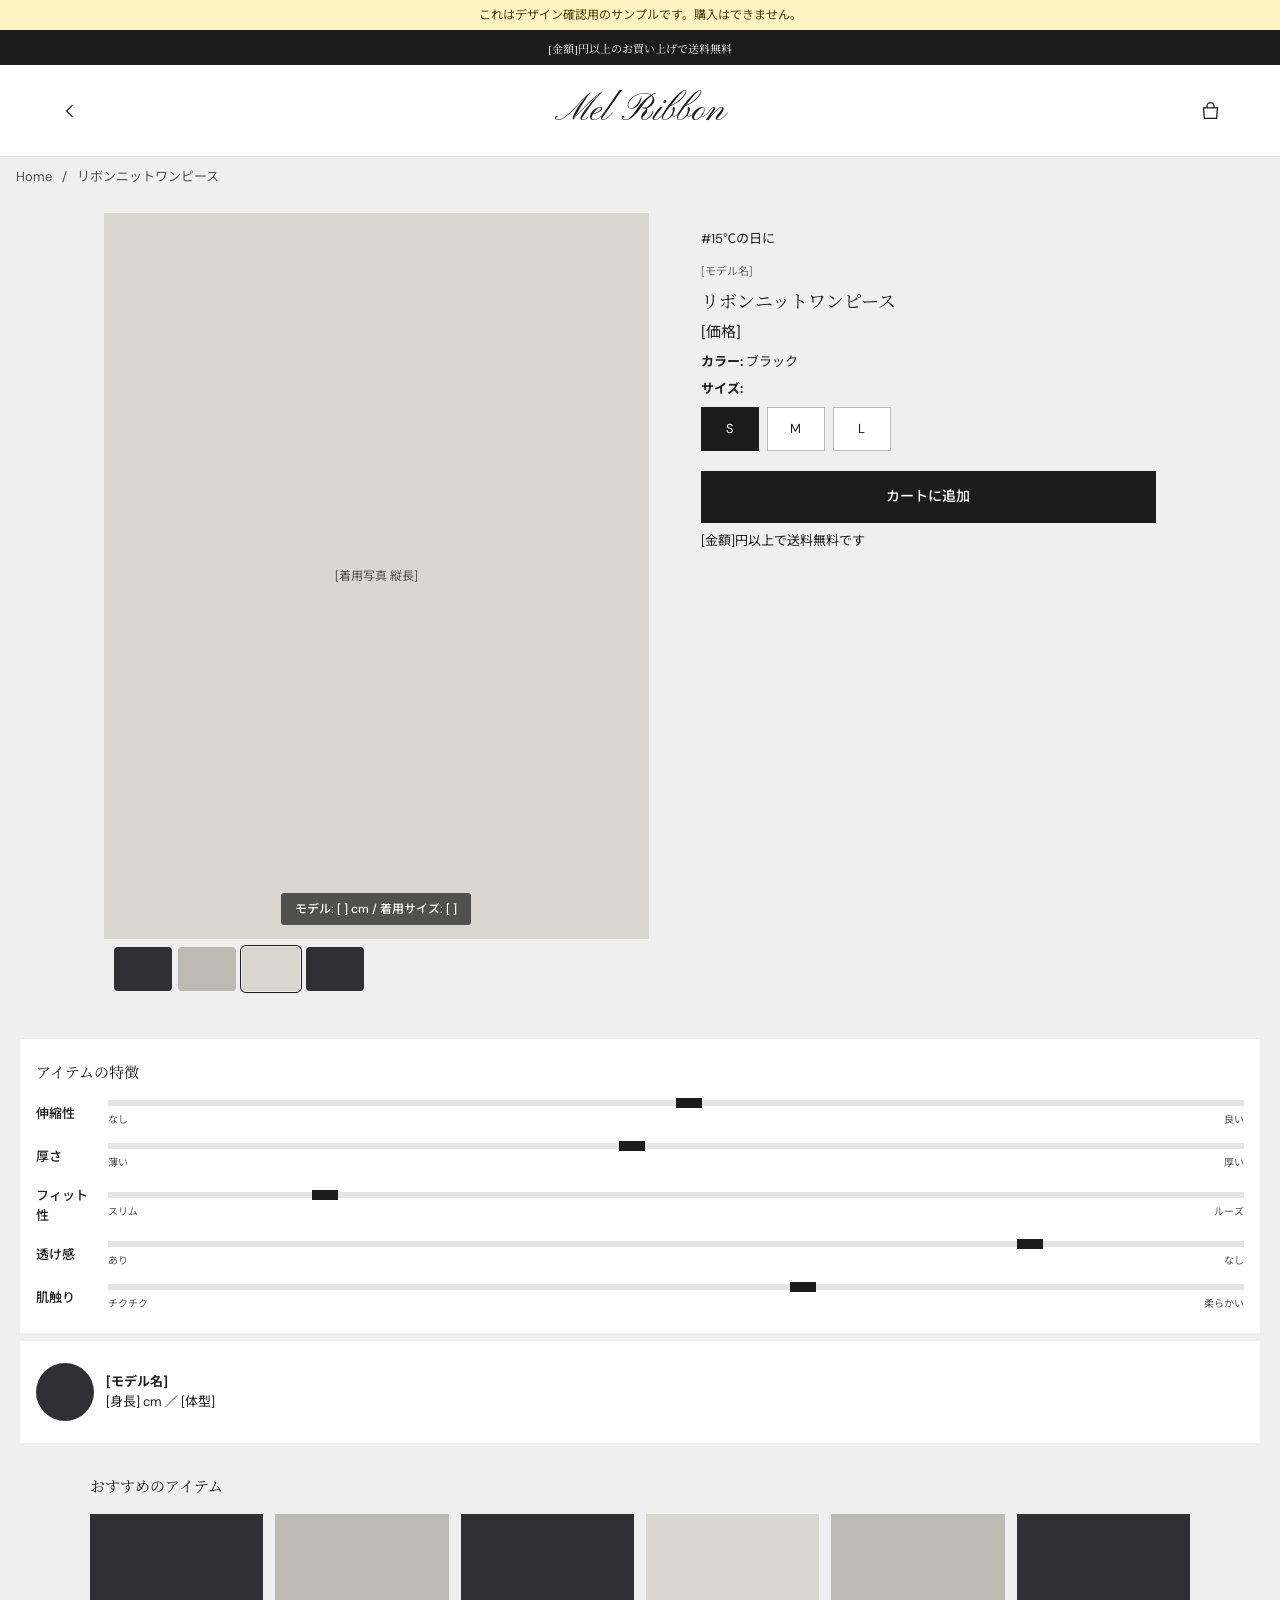
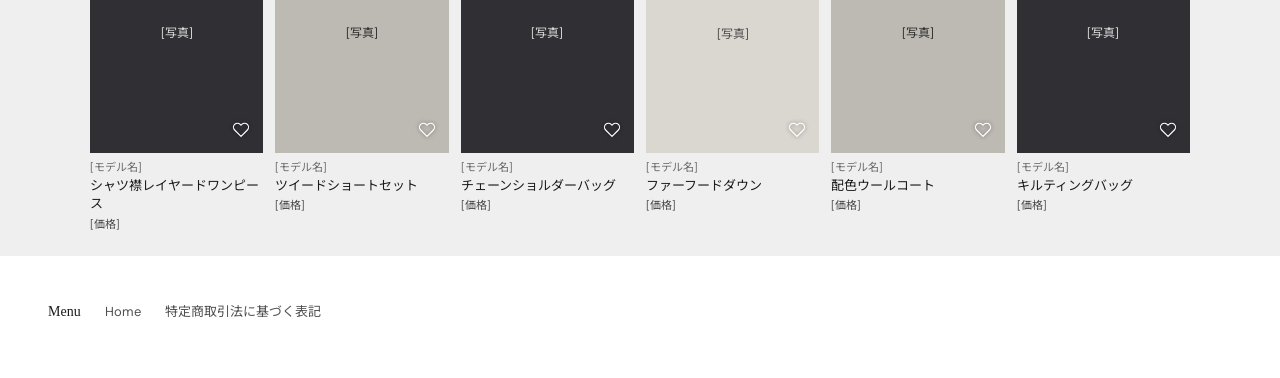
==== product.html @ 36408754 "デザイン確認用サンプルを追加 Co-Authored-By: Claude Opus 5.5 <noreply@anthropic.com>" ====
<!doctype html>
<html lang="ja">
<head>
<meta charset="utf-8">
<meta name="viewport" content="width=device-width, initial-scale=1">
<meta name="robots" content="noindex, nofollow">
<title>MEL RIBBON サンプル</title>
<link rel="preconnect" href="https://fonts.googleapis.com">
<link rel="preconnect" href="https://fonts.gstatic.com" crossorigin>
<link href="https://fonts.googleapis.com/css2?family=DM+Sans:wght@400;500;700&amp;family=Noto+Sans+JP:wght@400;500;700&amp;family=Noto+Serif+JP:ital,wght@0,400;0,500&amp;family=Pinyon+Script&amp;display=swap" rel="stylesheet">
<link rel="stylesheet" href="style.css">
</head>
<body>
<div class="sample">これはデザイン確認用のサンプルです。購入はできません。</div>
<div class="notice">[金額]円以上のお買い上げで送料無料</div>
<header class="site-header">
  <div class="head-left">
    <a class="icon" href="index.html" aria-label="トップページに戻る"><svg width="20" height="20" viewBox="0 0 24 24" fill="none" stroke="currentColor" stroke-width="1.5" aria-hidden="true"><path d="m15 5-7 7 7 7"/></svg></a>
  </div>
  <a class="logo" href="index.html">Mel Ribbon</a>
  <div class="head-right">
    <button class="icon" type="button" data-sample aria-label="カートを開く"><svg width="21" height="21" viewBox="0 0 24 24" fill="none" stroke="currentColor" stroke-width="1.5" aria-hidden="true"><path d="M4 9h16l-1 12H5L4 9Z"/><path d="M8 9V7a4 4 0 0 1 8 0v2"/></svg><span class="count" hidden>0</span></button>
  </div>
</header>

<nav class="crumbs" aria-label="パンくず"><a href="index.html">Home</a><span>/</span><span id="crumb-name"></span></nav>

<main>
  <div class="buy">
    <div class="gallery">
      <div class="main" id="main-photo">[着用写真 縦長]<div class="fit">モデル: [ ] cm / 着用サイズ: [ ]</div></div>
      <div class="thumbs" aria-label="写真を選ぶ">
        <button class="thumb dark" type="button" data-tone="dark" aria-label="写真1" aria-pressed="true"></button>
        <button class="thumb mid" type="button" data-tone="mid" aria-label="写真2" aria-pressed="false"></button>
        <button class="thumb pale" type="button" data-tone="pale" aria-label="写真3" aria-pressed="false"></button>
        <button class="thumb dark" type="button" data-tone="dark" aria-label="写真4" aria-pressed="false"></button>
      </div>
    </div>
    <section class="info">
      <a href="index.html#temp" id="item-tag"></a>
      <div class="model">[モデル名]</div>
      <h1 id="item-name"></h1>
      <div class="big-price">[価格]</div>
      <div><b>カラー:</b> ブラック</div>
      <div><b>サイズ:</b></div>
      <div class="opts">
        <button class="size" type="button" aria-pressed="true">S</button>
        <button class="size" type="button" aria-pressed="false">M</button>
        <button class="size" type="button" aria-pressed="false">L</button>
      </div>
      <button class="cart-btn" type="button">カートに追加</button>
      <p>[金額]円以上で送料無料です</p>
    </section>
  </div>

  <section class="panel" aria-labelledby="feat-title">
    <h2 class="h-sm" id="feat-title">アイテムの特徴</h2>
    <div class="feat"><b>伸縮性</b><div><div class="bar"><i style="left:50%"></i></div><div class="ends"><span>なし</span><span>良い</span></div></div></div>
    <div class="feat"><b>厚さ</b><div><div class="bar"><i style="left:45%"></i></div><div class="ends"><span>薄い</span><span>厚い</span></div></div></div>
    <div class="feat"><b>フィット性</b><div><div class="bar"><i style="left:18%"></i></div><div class="ends"><span>スリム</span><span>ルーズ</span></div></div></div>
    <div class="feat"><b>透け感</b><div><div class="bar"><i style="left:80%"></i></div><div class="ends"><span>あり</span><span>なし</span></div></div></div>
    <div class="feat"><b>肌触り</b><div><div class="bar"><i style="left:60%"></i></div><div class="ends"><span>チクチク</span><span>柔らかい</span></div></div></div>
  </section>

  <section class="panel model-card" aria-label="モデル情報"><div class="avatar"></div><div><b>[モデル名]</b><br>[身長] cm ／ [体型]</div></section>

  <section class="more" aria-labelledby="more-title">
    <h2 class="h-sm" id="more-title">おすすめのアイテム</h2>
    <div class="grid" id="more-grid"></div>
  </section>
</main>

<footer class="foot">
  <div class="foot-title">Menu</div>
  <a href="index.html">Home</a>
  <a href="#" data-sample>特定商取引法に基づく表記</a>
</footer>
<script src="app.js"></script>
</body>
</html>
---- style.css ----
/* MEL RIBBON デザイン確認用サンプル */
:root {
  --bg: #efefef;
  --ink: #1c1c1c;
  --sub: #4f4f4f;
  --muted: #6b6b6b;
  --line: #d5d5d5;
  --white: #fff;
  --blue: #6f7fb0;
  --sans: "DM Sans", "Noto Sans JP", sans-serif;
  --serif: "New York", "Iowan Old Style", "Apple Garamond", Baskerville, "Times New Roman", "Noto Serif JP", serif;
  --logo: "Pinyon Script", cursive;
  color-scheme: light;
}
* { box-sizing: border-box; }
html { -webkit-text-size-adjust: 100%; }
body { margin: 0; background: var(--bg); color: var(--ink); font: 400 12px/1.5 var(--sans); }
a { color: inherit; text-decoration: none; }
button { font: inherit; color: inherit; background: none; border: 0; padding: 0; cursor: pointer; }
:focus-visible { outline: 2px solid var(--blue); outline-offset: 2px; }
h1, h2, p { margin: 0; }
svg { display: block; }
[id] { scroll-margin-top: 100px; }

.sample { padding: 6px 16px; background: #fff3c4; color: #4c3b00; text-align: center; font-size: 12px; }
.notice { min-height: 35px; padding: 6px 16px; display: flex; align-items: center; justify-content: center; background: var(--ink); color: #fff; font: 11px var(--serif); text-align: center; }

.site-header { position: sticky; top: 0; z-index: 20; height: 74px; padding: 0 12px; display: grid; grid-template-columns: 1fr auto 1fr; align-items: center; background: var(--white); border-bottom: 1px solid #dedede; }
.head-left, .head-right { display: flex; align-items: center; }
.head-right { justify-content: flex-end; }
.icon { position: relative; width: 44px; height: 44px; display: flex; align-items: center; justify-content: center; }
.logo { font: 30px/1 var(--logo); white-space: nowrap; }
.count { position: absolute; top: 4px; right: 2px; min-width: 16px; height: 16px; padding: 0 3px; border-radius: 8px; background: var(--ink); color: #fff; font-size: 10px; line-height: 16px; text-align: center; }

.drawer-back { position: fixed; inset: 0; z-index: 40; background: rgba(0, 0, 0, .4); }
.drawer { position: fixed; top: 0; left: 0; bottom: 0; z-index: 41; width: min(320px, 86vw); padding: 12px 20px; overflow-y: auto; background: var(--white); }
.drawer-close { margin-left: auto; }
.drawer a { min-height: 48px; display: flex; align-items: center; border-bottom: 1px solid var(--line); font-size: 14px; }

.heroes { display: grid; grid-template-columns: 1fr; gap: 4px; background: var(--white); border-bottom: 1px solid var(--line); }
.hero { position: relative; min-height: 100vw; display: flex; flex-direction: column; align-items: center; justify-content: center; gap: 8px; overflow: hidden; }
.hero-dark, .hero-bag { display: none; }
.hero-dark { background: #2f2f33; color: #f0f0f0; }
.hero-bag { background: #e9dfd7; color: #4d443e; }
.hero-name { font: 40px/1.1 var(--logo); }
.hero-note { font-size: 12px; }
.hero-col { padding: 22px 18px; justify-content: flex-start; background: var(--white); }
.quilt { position: absolute; inset: 0; width: 100%; height: 100%; }
.hero-title { position: relative; font: italic 25px "Noto Serif JP", Georgia, serif; color: var(--blue); }
.torsos { position: relative; width: 100%; max-width: 520px; display: grid; grid-template-columns: repeat(4, minmax(0, 1fr)); gap: 12px 8px; }

.section { padding: 40px 10px 34px; border-bottom: 1px solid var(--line); }
.title { margin: 0 10px 24px; font: 400 20px/1.5 var(--serif); letter-spacing: -.6px; }
.title-sm { margin-bottom: 8px; font-size: 16px; letter-spacing: -.3px; }
.lead { margin: 0 10px 4px; color: var(--sub); font-size: 11px; }
.tabs { display: flex; gap: 8px; padding: 0 10px; margin-bottom: 14px; overflow-x: auto; scrollbar-width: none; }
.tabs::-webkit-scrollbar { display: none; }
.tab { height: 44px; flex: none; display: flex; align-items: center; }
.tab span { height: 28px; padding: 0 15px; display: flex; align-items: center; background: var(--white); border-radius: 14px; }
.tab[aria-pressed="true"] span { box-shadow: 0 1px 0 var(--ink); }

.grid { display: grid; grid-template-columns: repeat(3, minmax(0, 1fr)); gap: 22px 5px; }
.card { position: relative; min-width: 0; }
.card-link { display: block; }
.photo { position: relative; aspect-ratio: 120 / 165; display: flex; align-items: center; justify-content: center; font-size: 10px; }
.dark { background: #303034; color: #d9d9d9; }
.mid { background: #bdb9b3; color: #303030; }
.pale { background: #dad7d1; color: #4f4f4f; }
.badge { position: absolute; left: 0; top: 0; width: 24px; height: 24px; display: flex; align-items: center; justify-content: center; background: var(--ink); color: #fff; font-size: 11px; font-weight: 700; }
.b1 { background: #b47f00; }
.b2 { background: #5f6f88; }
.b3 { background: #7c6f64; }
.model { margin-top: 6px; color: var(--muted); font-size: 11px; }
.name { margin-top: 2px; font-size: 12px; line-height: 1.4; }
.price { margin-top: 2px; color: var(--sub); font-size: 11px; }
.heart { position: absolute; right: 0; top: 0; width: 44px; height: 44px; display: flex; align-items: center; justify-content: center; color: #fff; filter: drop-shadow(0 0 2px rgba(0, 0, 0, .45)); }
.heart[aria-pressed="true"] svg { fill: currentColor; }

.styles { padding: 24px 0 24px 20px; border-bottom: 1px solid var(--line); display: flex; gap: 12px; overflow-x: auto; scrollbar-width: none; }
.styles::-webkit-scrollbar { display: none; }
.style-card { flex: none; width: 148px; height: 195px; padding: 10px; display: flex; align-items: flex-end; border-radius: 6px; color: #fff; font-weight: 700; }
.all { width: 128px; height: 44px; margin: 26px auto 0; display: flex; align-items: center; justify-content: center; background: var(--ink); color: #fff; font-size: 13px; font-weight: 500; }

.cats { padding: 30px 8px; display: grid; grid-template-columns: repeat(4, minmax(0, 1fr)); gap: 6px; }
.cat { display: flex; flex-direction: column; align-items: center; gap: 10px; font-size: 13px; }
.cat i { width: 66px; height: 66px; display: block; border-radius: 50%; background: #dcdcdc; }

.foot { padding: 34px 20px 44px; display: flex; flex-direction: column; gap: 4px; background: var(--white); color: var(--sub); }
.foot-title { margin-bottom: 4px; font: 14px var(--serif); color: var(--ink); }
.foot a { min-height: 44px; display: flex; align-items: center; font-size: 13px; }

.crumbs { min-height: 40px; padding: 8px 16px; display: flex; flex-wrap: wrap; gap: 4px 10px; align-items: center; color: var(--sub); }
.buy { display: block; }
.gallery .main { position: relative; aspect-ratio: 3 / 4; display: flex; align-items: center; justify-content: center; font-size: 12px; }
.fit { position: absolute; left: 50%; bottom: 14px; transform: translateX(-50%); padding: 7px 14px; background: rgba(28, 28, 28, .72); color: #fff; border-radius: 3px; white-space: nowrap; font-weight: 500; }
.thumbs { padding: 8px 10px; display: flex; gap: 6px; overflow-x: auto; }
.thumb { flex: none; width: 58px; height: 44px; border-radius: 4px; }
.thumb[aria-pressed="true"] { outline: 1px solid var(--ink); outline-offset: 1px; }
.info { padding: 16px 20px 24px; display: flex; flex-direction: column; gap: 8px; }
.info h1 { font: 400 18px/1.45 "Noto Serif JP", serif; }
.big-price { font-size: 15px; }
.opts { display: flex; flex-wrap: wrap; gap: 8px; }
.size { min-width: 58px; height: 44px; padding: 0 12px; background: var(--white); border: 1px solid #bbb; }
.size[aria-pressed="true"] { background: var(--ink); border-color: var(--ink); color: #fff; }
.cart-btn { width: 100%; height: 52px; margin-top: 12px; background: var(--ink); color: #fff; font-size: 14px; font-weight: 500; }
.panel { margin: 0 10px 8px; padding: 22px 16px; background: var(--white); }
.h-sm { margin-bottom: 18px; font: 400 15px "Noto Serif JP", serif; }
.feat { display: grid; grid-template-columns: 64px minmax(0, 1fr); gap: 8px; align-items: center; margin-top: 16px; }
.feat b { font-weight: 500; }
.bar { position: relative; height: 6px; background: #e4e4e4; }
.bar i { position: absolute; top: -2px; width: 26px; height: 10px; background: var(--ink); }
.ends { margin-top: 6px; display: flex; justify-content: space-between; color: var(--sub); font-size: 10px; }
.model-card { display: flex; align-items: center; gap: 12px; font-size: 13px; line-height: 1.6; }
.avatar { flex: none; width: 58px; height: 58px; border-radius: 50%; background: #303034; }
.more { padding: 24px 10px; }

.toast { position: fixed; left: 50%; bottom: 20px; z-index: 50; max-width: calc(100vw - 32px); padding: 10px 16px; transform: translateX(-50%); background: var(--ink); color: #fff; border-radius: 4px; font-size: 13px; }

@media (min-width: 750px) {
  body { font-size: 13px; }
  .site-header { height: 92px; padding: 0 clamp(14px, 4vw, 48px); }
  .logo { font-size: 38px; }
  .heroes { grid-template-columns: repeat(3, minmax(0, 1fr)); padding: 4px; }
  .hero { min-height: 33vw; }
  .hero-dark, .hero-bag { display: flex; }
  .section { padding: 48px clamp(14px, 4vw, 48px); }
  .title { margin: 0 0 36px; font-size: 25px; letter-spacing: -.7px; }
  .title-sm { margin-bottom: 8px; font-size: 22px; }
  .lead { margin: 0 0 4px; }
  .tabs { padding: 0; }
  .grid { grid-template-columns: repeat(6, minmax(0, 1fr)); gap: 32px 12px; }
  .name { font-size: 13px; }
  .photo { font-size: 12px; }
  .styles { padding: 32px clamp(14px, 4vw, 48px); }
  .style-card { flex: 1 1 0; width: auto; height: 300px; }
  .cats { max-width: 760px; margin: 0 auto; }
  .foot { padding-inline: clamp(14px, 4vw, 48px); flex-direction: row; flex-wrap: wrap; align-items: center; gap: 0 24px; }
  .foot-title { margin: 0; }
  .buy { max-width: 1120px; margin: 0 auto; padding: 16px 24px 32px; display: grid; grid-template-columns: minmax(0, 1.1fr) minmax(0, 1fr); gap: 32px; }
  .panel { margin: 8px 20px; }
  .more { max-width: 1120px; margin: 0 auto; }
}
@media (prefers-reduced-motion: no-preference) {
  .heart, .tab span { transition: transform .15s ease; }
  .heart:active { transform: scale(.9); }
}
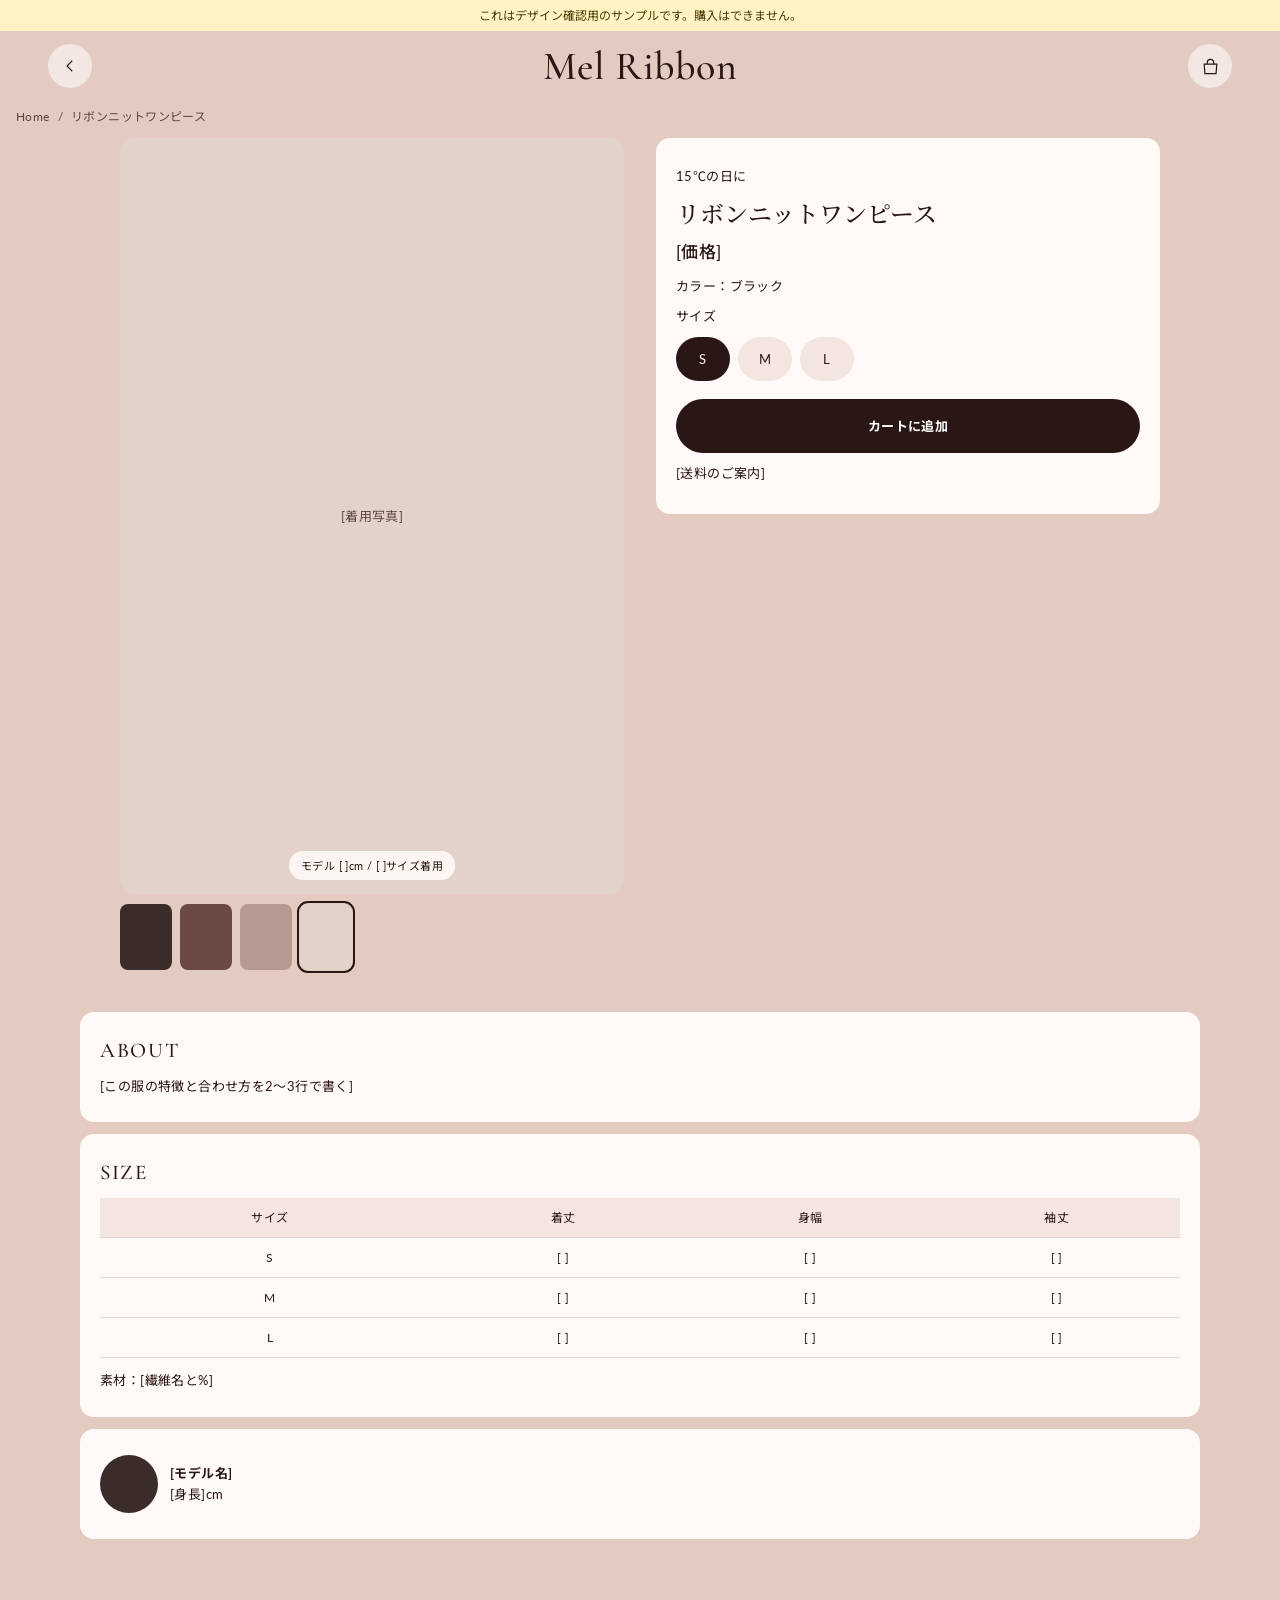
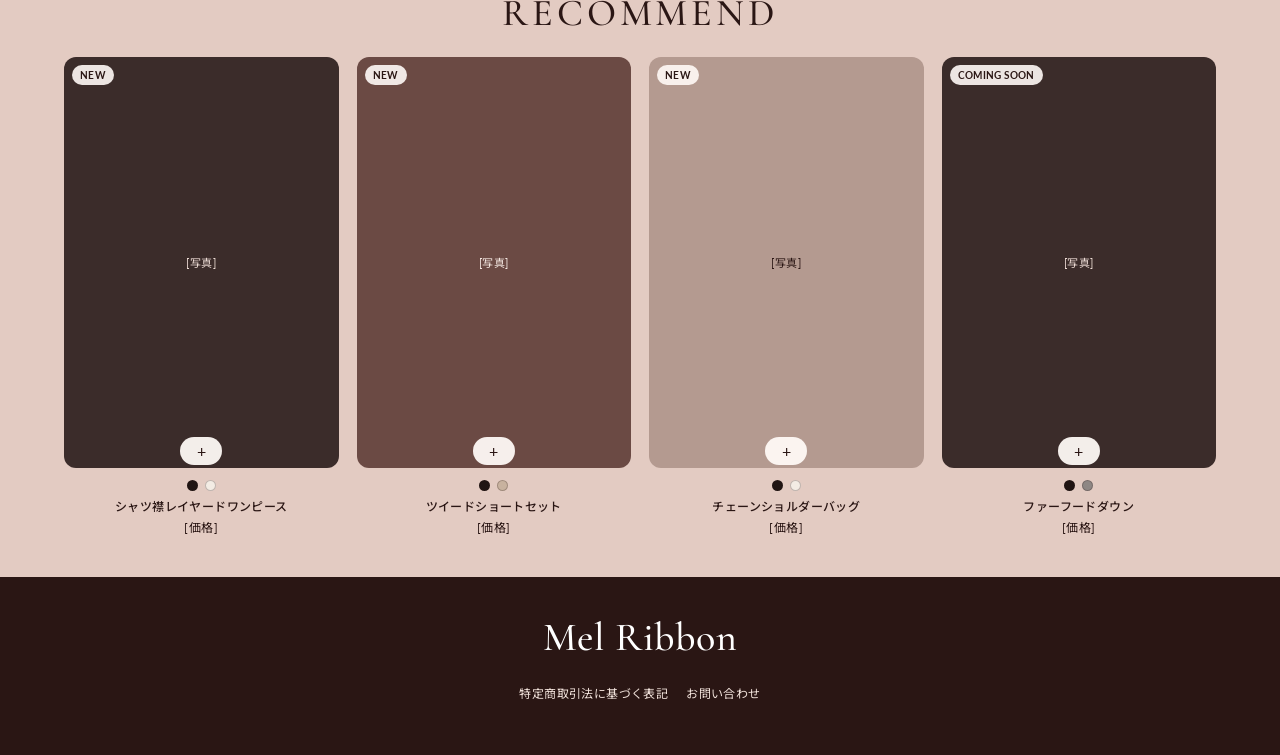
==== commit 0355e2d8: "サンプルをピンク基調のデザインに変更 Co-Authored-By: Claude Opus 5.5 <noreply@anthropic.com>" ====
--- a/product.html
+++ b/product.html
@@ -7,74 +7,82 @@
 <title>MEL RIBBON サンプル</title>
 <link rel="preconnect" href="https://fonts.googleapis.com">
 <link rel="preconnect" href="https://fonts.gstatic.com" crossorigin>
-<link href="https://fonts.googleapis.com/css2?family=DM+Sans:wght@400;500;700&amp;family=Noto+Sans+JP:wght@400;500;700&amp;family=Noto+Serif+JP:ital,wght@0,400;0,500&amp;family=Pinyon+Script&amp;display=swap" rel="stylesheet">
-<link rel="stylesheet" href="style.css">
+<link href="https://fonts.googleapis.com/css2?family=Cormorant+Garamond:wght@500;600&amp;family=Lato:wght@400;700&amp;family=Noto+Sans+JP:wght@400;500;700&amp;family=Noto+Serif+JP:wght@500&amp;display=swap" rel="stylesheet">
+<link rel="stylesheet" href="style.css?v=4">
 </head>
 <body>
 <div class="sample">これはデザイン確認用のサンプルです。購入はできません。</div>
-<div class="notice">[金額]円以上のお買い上げで送料無料</div>
 <header class="site-header">
-  <div class="head-left">
-    <a class="icon" href="index.html" aria-label="トップページに戻る"><svg width="20" height="20" viewBox="0 0 24 24" fill="none" stroke="currentColor" stroke-width="1.5" aria-hidden="true"><path d="m15 5-7 7 7 7"/></svg></a>
+  <div class="head-side">
+    <a class="round" href="index.html" aria-label="トップページに戻る"><svg width="18" height="18" viewBox="0 0 24 24" fill="none" stroke="currentColor" stroke-width="1.5" aria-hidden="true"><path d="m15 5-7 7 7 7"/></svg></a>
   </div>
   <a class="logo" href="index.html">Mel Ribbon</a>
-  <div class="head-right">
-    <button class="icon" type="button" data-sample aria-label="カートを開く"><svg width="21" height="21" viewBox="0 0 24 24" fill="none" stroke="currentColor" stroke-width="1.5" aria-hidden="true"><path d="M4 9h16l-1 12H5L4 9Z"/><path d="M8 9V7a4 4 0 0 1 8 0v2"/></svg><span class="count" hidden>0</span></button>
+  <div class="head-side right">
+    <button class="round" type="button" data-sample aria-label="カートを開く"><svg width="19" height="19" viewBox="0 0 24 24" fill="none" stroke="currentColor" stroke-width="1.5" aria-hidden="true"><path d="M4 9h16l-1 12H5L4 9Z"/><path d="M8 9V7a4 4 0 0 1 8 0v2"/></svg><span class="count" hidden>0</span></button>
   </div>
 </header>
-
 <nav class="crumbs" aria-label="パンくず"><a href="index.html">Home</a><span>/</span><span id="crumb-name"></span></nav>
 
 <main>
   <div class="buy">
     <div class="gallery">
-      <div class="main" id="main-photo">[着用写真 縦長]<div class="fit">モデル: [ ] cm / 着用サイズ: [ ]</div></div>
+      <div class="main" id="main-photo">[着用写真]<div class="fit">モデル [ ]cm / [ ]サイズ着用</div></div>
       <div class="thumbs" aria-label="写真を選ぶ">
-        <button class="thumb dark" type="button" data-tone="dark" aria-label="写真1" aria-pressed="true"></button>
-        <button class="thumb mid" type="button" data-tone="mid" aria-label="写真2" aria-pressed="false"></button>
-        <button class="thumb pale" type="button" data-tone="pale" aria-label="写真3" aria-pressed="false"></button>
-        <button class="thumb dark" type="button" data-tone="dark" aria-label="写真4" aria-pressed="false"></button>
+        <button class="thumb dark" type="button" data-tone="dark" aria-label="写真1" aria-pressed="false"></button>
+        <button class="thumb deep" type="button" data-tone="deep" aria-label="写真2" aria-pressed="false"></button>
+        <button class="thumb mid" type="button" data-tone="mid" aria-label="写真3" aria-pressed="false"></button>
+        <button class="thumb pale" type="button" data-tone="pale" aria-label="写真4" aria-pressed="false"></button>
       </div>
     </div>
     <section class="info">
       <a href="index.html#temp" id="item-tag"></a>
-      <div class="model">[モデル名]</div>
       <h1 id="item-name"></h1>
       <div class="big-price">[価格]</div>
-      <div><b>カラー:</b> ブラック</div>
-      <div><b>サイズ:</b></div>
+      <div>カラー：ブラック</div>
+      <div>サイズ</div>
       <div class="opts">
         <button class="size" type="button" aria-pressed="true">S</button>
         <button class="size" type="button" aria-pressed="false">M</button>
         <button class="size" type="button" aria-pressed="false">L</button>
       </div>
       <button class="cart-btn" type="button">カートに追加</button>
-      <p>[金額]円以上で送料無料です</p>
+      <p>[送料のご案内]</p>
     </section>
   </div>
 
-  <section class="panel" aria-labelledby="feat-title">
-    <h2 class="h-sm" id="feat-title">アイテムの特徴</h2>
-    <div class="feat"><b>伸縮性</b><div><div class="bar"><i style="left:50%"></i></div><div class="ends"><span>なし</span><span>良い</span></div></div></div>
-    <div class="feat"><b>厚さ</b><div><div class="bar"><i style="left:45%"></i></div><div class="ends"><span>薄い</span><span>厚い</span></div></div></div>
-    <div class="feat"><b>フィット性</b><div><div class="bar"><i style="left:18%"></i></div><div class="ends"><span>スリム</span><span>ルーズ</span></div></div></div>
-    <div class="feat"><b>透け感</b><div><div class="bar"><i style="left:80%"></i></div><div class="ends"><span>あり</span><span>なし</span></div></div></div>
-    <div class="feat"><b>肌触り</b><div><div class="bar"><i style="left:60%"></i></div><div class="ends"><span>チクチク</span><span>柔らかい</span></div></div></div>
+  <section class="panel" aria-labelledby="about-title">
+    <h2 class="h-sm" id="about-title">ABOUT</h2>
+    <p>[この服の特徴と合わせ方を2〜3行で書く]</p>
   </section>
 
-  <section class="panel model-card" aria-label="モデル情報"><div class="avatar"></div><div><b>[モデル名]</b><br>[身長] cm ／ [体型]</div></section>
+  <section class="panel" aria-labelledby="size-title">
+    <h2 class="h-sm" id="size-title">SIZE</h2>
+    <table class="size-table">
+      <thead><tr><th>サイズ</th><th>着丈</th><th>身幅</th><th>袖丈</th></tr></thead>
+      <tbody>
+        <tr><td>S</td><td>[ ]</td><td>[ ]</td><td>[ ]</td></tr>
+        <tr><td>M</td><td>[ ]</td><td>[ ]</td><td>[ ]</td></tr>
+        <tr><td>L</td><td>[ ]</td><td>[ ]</td><td>[ ]</td></tr>
+      </tbody>
+    </table>
+    <p style="margin-top:12px">素材：[繊維名と%]</p>
+  </section>
+
+  <section class="panel model-card" aria-label="モデル情報"><div class="avatar"></div><div><b>[モデル名]</b><br>[身長]cm</div></section>
 
   <section class="more" aria-labelledby="more-title">
-    <h2 class="h-sm" id="more-title">おすすめのアイテム</h2>
+    <h2 class="heading" id="more-title">RECOMMEND</h2>
     <div class="grid" id="more-grid"></div>
   </section>
 </main>
 
 <footer class="foot">
-  <div class="foot-title">Menu</div>
-  <a href="index.html">Home</a>
-  <a href="#" data-sample>特定商取引法に基づく表記</a>
+  <a class="logo" href="index.html">Mel Ribbon</a>
+  <nav aria-label="フッターメニュー">
+    <a href="#" data-sample>特定商取引法に基づく表記</a>
+    <a href="#" data-sample>お問い合わせ</a>
+  </nav>
 </footer>
-<script src="app.js"></script>
+<script src="app.js?v=3"></script>
 </body>
 </html>
--- a/style.css
+++ b/style.css
@@ -1,146 +1,163 @@
 /* MEL RIBBON デザイン確認用サンプル */
 :root {
-  --bg: #efefef;
-  --ink: #1c1c1c;
-  --sub: #4f4f4f;
-  --muted: #6b6b6b;
-  --line: #d5d5d5;
-  --white: #fff;
-  --blue: #6f7fb0;
-  --sans: "DM Sans", "Noto Sans JP", sans-serif;
-  --serif: "New York", "Iowan Old Style", "Apple Garamond", Baskerville, "Times New Roman", "Noto Serif JP", serif;
-  --logo: "Pinyon Script", cursive;
+  --rose: #e3cbc2;
+  --rose-deep: #c9a99d;
+  --paper: #fffaf7;
+  --ink: #2a1614;
+  --sub: #5c4743;
+  --line: #e6d6cf;
+  --pill: #f3e5df;
+  --display: "Cormorant Garamond", "Noto Serif JP", Georgia, serif;
+  --sans: "Lato", "Noto Sans JP", sans-serif;
   color-scheme: light;
 }
 * { box-sizing: border-box; }
 html { -webkit-text-size-adjust: 100%; }
-body { margin: 0; background: var(--bg); color: var(--ink); font: 400 12px/1.5 var(--sans); }
+body { margin: 0; background: var(--rose); color: var(--ink); font: 400 13px/1.6 var(--sans); letter-spacing: .03em; }
 a { color: inherit; text-decoration: none; }
-button { font: inherit; color: inherit; background: none; border: 0; padding: 0; cursor: pointer; }
-:focus-visible { outline: 2px solid var(--blue); outline-offset: 2px; }
-h1, h2, p { margin: 0; }
+button { font: inherit; color: inherit; letter-spacing: inherit; background: none; border: 0; padding: 0; cursor: pointer; }
+h1, h2, h3, p { margin: 0; }
 svg { display: block; }
-[id] { scroll-margin-top: 100px; }
+[id] { scroll-margin-top: 90px; }
+:focus-visible { outline: 2px solid var(--ink); outline-offset: 2px; }
 
-.sample { padding: 6px 16px; background: #fff3c4; color: #4c3b00; text-align: center; font-size: 12px; }
-.notice { min-height: 35px; padding: 6px 16px; display: flex; align-items: center; justify-content: center; background: var(--ink); color: #fff; font: 11px var(--serif); text-align: center; }
+.sample { padding: 6px 16px; background: #fff3c4; color: #4c3b00; text-align: center; font-size: 12px; letter-spacing: 0; }
+.notice { margin: 10px 16px 0; min-height: 38px; padding: 7px 14px; display: flex; align-items: center; justify-content: center; border-radius: 10px; background: rgba(255, 255, 255, .34); text-align: center; font-size: 12px; }
 
-.site-header { position: sticky; top: 0; z-index: 20; height: 74px; padding: 0 12px; display: grid; grid-template-columns: 1fr auto 1fr; align-items: center; background: var(--white); border-bottom: 1px solid #dedede; }
-.head-left, .head-right { display: flex; align-items: center; }
-.head-right { justify-content: flex-end; }
-.icon { position: relative; width: 44px; height: 44px; display: flex; align-items: center; justify-content: center; }
-.logo { font: 30px/1 var(--logo); white-space: nowrap; }
-.count { position: absolute; top: 4px; right: 2px; min-width: 16px; height: 16px; padding: 0 3px; border-radius: 8px; background: var(--ink); color: #fff; font-size: 10px; line-height: 16px; text-align: center; }
+.site-header { position: sticky; top: 0; z-index: 20; min-height: 70px; padding: 10px 16px; display: grid; grid-template-columns: 1fr auto 1fr; gap: 6px; align-items: center; background: linear-gradient(#e3cbc2 70%, rgba(227, 203, 194, 0)); }
+.head-side { display: flex; align-items: center; gap: 8px; }
+.head-side.right { justify-content: flex-end; }
+.round { position: relative; width: 44px; height: 44px; flex: none; display: flex; align-items: center; justify-content: center; border-radius: 50%; background: rgba(255, 255, 255, .55); color: var(--ink); }
+.logo { font: 500 clamp(25px, 8vw, 34px)/1 var(--display); letter-spacing: .02em; white-space: nowrap; }
+.count { position: absolute; top: -2px; right: -2px; min-width: 18px; height: 18px; padding: 0 4px; border-radius: 9px; background: var(--ink); color: #fff; font-size: 11px; line-height: 18px; text-align: center; letter-spacing: 0; }
 
-.drawer-back { position: fixed; inset: 0; z-index: 40; background: rgba(0, 0, 0, .4); }
-.drawer { position: fixed; top: 0; left: 0; bottom: 0; z-index: 41; width: min(320px, 86vw); padding: 12px 20px; overflow-y: auto; background: var(--white); }
-.drawer-close { margin-left: auto; }
-.drawer a { min-height: 48px; display: flex; align-items: center; border-bottom: 1px solid var(--line); font-size: 14px; }
+.drawer-back { position: fixed; inset: 0; z-index: 40; background: rgba(42, 22, 20, .4); }
+.drawer { position: fixed; top: 0; left: 0; bottom: 0; z-index: 41; width: min(320px, 86vw); padding: 14px 20px; overflow-y: auto; background: var(--paper); }
+.drawer .round { margin-left: auto; background: var(--pill); }
+.drawer a { min-height: 50px; display: flex; align-items: center; border-bottom: 1px solid var(--line); font: 500 18px var(--display); }
 
-.heroes { display: grid; grid-template-columns: 1fr; gap: 4px; background: var(--white); border-bottom: 1px solid var(--line); }
-.hero { position: relative; min-height: 100vw; display: flex; flex-direction: column; align-items: center; justify-content: center; gap: 8px; overflow: hidden; }
-.hero-dark, .hero-bag { display: none; }
-.hero-dark { background: #2f2f33; color: #f0f0f0; }
-.hero-bag { background: #e9dfd7; color: #4d443e; }
-.hero-name { font: 40px/1.1 var(--logo); }
-.hero-note { font-size: 12px; }
-.hero-col { padding: 22px 18px; justify-content: flex-start; background: var(--white); }
-.quilt { position: absolute; inset: 0; width: 100%; height: 100%; }
-.hero-title { position: relative; font: italic 25px "Noto Serif JP", Georgia, serif; color: var(--blue); }
-.torsos { position: relative; width: 100%; max-width: 520px; display: grid; grid-template-columns: repeat(4, minmax(0, 1fr)); gap: 12px 8px; }
+.slider { display: flex; gap: 12px; padding: 4px 16px; overflow-x: auto; scroll-snap-type: x mandatory; scrollbar-width: none; }
+.slider::-webkit-scrollbar { display: none; }
+.slide { position: relative; flex: 0 0 100%; aspect-ratio: 4 / 5; max-height: 74vh; padding: 22px; display: flex; flex-direction: column; justify-content: flex-end; align-items: center; gap: 4px; border-radius: 14px; overflow: hidden; color: #fff; text-align: center; scroll-snap-align: center; }
+.slide-1 { background: #3b2c2a; }
+.slide-2 { background: #6b4a44; }
+.slide-3 { background: #2b2024; }
+.slide-note { position: absolute; top: 16px; left: 0; right: 0; color: #eeddd6; font-size: 12px; }
+.slide-title { font: 500 34px/1.05 var(--display); letter-spacing: .04em; }
+.slide-sub { font-size: 12px; }
+.dots { margin: 14px 0; display: flex; justify-content: center; gap: 2px; }
+.dot { width: 34px; height: 24px; display: flex; align-items: center; justify-content: center; }
+.dot span { width: 100%; max-width: 12px; height: 4px; border-radius: 2px; background: rgba(255, 255, 255, .6); }
+.dot[aria-pressed="true"] span { max-width: 28px; background: var(--paper); }
+.pill-link { width: fit-content; min-height: 46px; margin: 0 auto; padding: 0 28px; display: flex; align-items: center; gap: 14px; border-radius: 23px; background: var(--paper); font-size: 13px; }
+.welcome { padding: 32px 24px; text-align: center; font: 500 21px/1.3 var(--display); }
 
-.section { padding: 40px 10px 34px; border-bottom: 1px solid var(--line); }
-.title { margin: 0 10px 24px; font: 400 20px/1.5 var(--serif); letter-spacing: -.6px; }
-.title-sm { margin-bottom: 8px; font-size: 16px; letter-spacing: -.3px; }
-.lead { margin: 0 10px 4px; color: var(--sub); font-size: 11px; }
-.tabs { display: flex; gap: 8px; padding: 0 10px; margin-bottom: 14px; overflow-x: auto; scrollbar-width: none; }
+.news { padding: 0 16px 34px; display: flex; gap: 10px; overflow-x: auto; scrollbar-width: none; }
+.news::-webkit-scrollbar { display: none; }
+.news a { flex: 0 0 min(84%, 340px); padding: 16px; border-radius: 10px; background: rgba(255, 255, 255, .42); font-size: 12px; line-height: 1.7; }
+.news b { display: block; font-weight: 700; }
+
+.sheet { position: relative; padding: 44px 0 40px; background: var(--paper); }
+.sheet::before { content: ""; position: absolute; top: -13px; left: 50%; width: 26px; height: 26px; transform: translateX(-50%) rotate(45deg); background: var(--paper); border-radius: 0 0 4px 0; }
+.band { padding: 44px 0 40px; }
+.band-rose { background: var(--rose); }
+.heading { margin-bottom: 20px; text-align: center; font: 500 28px/1.2 var(--display); letter-spacing: .1em; }
+.heading small { display: block; margin-bottom: 4px; font: 400 12px var(--sans); letter-spacing: .03em; color: var(--sub); }
+.tabs { padding: 0 16px 16px; display: flex; justify-content: flex-start; gap: 8px; overflow-x: auto; scrollbar-width: none; }
 .tabs::-webkit-scrollbar { display: none; }
-.tab { height: 44px; flex: none; display: flex; align-items: center; }
-.tab span { height: 28px; padding: 0 15px; display: flex; align-items: center; background: var(--white); border-radius: 14px; }
-.tab[aria-pressed="true"] span { box-shadow: 0 1px 0 var(--ink); }
+.tabs.center { justify-content: center; }
+.tab { flex: none; min-height: 44px; padding: 0 16px; border-radius: 22px; background: var(--pill); font-size: 12px; }
+.tab[aria-pressed="true"] { background: var(--rose-deep); color: var(--ink); font-weight: 700; }
 
-.grid { display: grid; grid-template-columns: repeat(3, minmax(0, 1fr)); gap: 22px 5px; }
-.card { position: relative; min-width: 0; }
+.grid { padding: 0 15px; display: grid; grid-template-columns: repeat(2, minmax(0, 1fr)); gap: 26px 10px; }
+.card { position: relative; min-width: 0; text-align: center; }
 .card-link { display: block; }
-.photo { position: relative; aspect-ratio: 120 / 165; display: flex; align-items: center; justify-content: center; font-size: 10px; }
-.dark { background: #303034; color: #d9d9d9; }
-.mid { background: #bdb9b3; color: #303030; }
-.pale { background: #dad7d1; color: #4f4f4f; }
-.badge { position: absolute; left: 0; top: 0; width: 24px; height: 24px; display: flex; align-items: center; justify-content: center; background: var(--ink); color: #fff; font-size: 11px; font-weight: 700; }
-.b1 { background: #b47f00; }
-.b2 { background: #5f6f88; }
-.b3 { background: #7c6f64; }
-.model { margin-top: 6px; color: var(--muted); font-size: 11px; }
-.name { margin-top: 2px; font-size: 12px; line-height: 1.4; }
-.price { margin-top: 2px; color: var(--sub); font-size: 11px; }
-.heart { position: absolute; right: 0; top: 0; width: 44px; height: 44px; display: flex; align-items: center; justify-content: center; color: #fff; filter: drop-shadow(0 0 2px rgba(0, 0, 0, .45)); }
-.heart[aria-pressed="true"] svg { fill: currentColor; }
+.photo { position: relative; aspect-ratio: 2 / 3; display: flex; align-items: center; justify-content: center; border-radius: 12px; overflow: hidden; font-size: 11px; }
+.tag { position: absolute; top: 8px; left: 8px; padding: 2px 8px; border-radius: 10px; background: rgba(255, 250, 247, .9); color: var(--ink); font-size: 10px; font-weight: 700; }
+.rank-no { position: absolute; top: 8px; left: 8px; padding: 3px 9px; border-radius: 12px; background: rgba(255, 250, 247, .92); font: 600 16px/1.1 var(--display); color: var(--ink); }
+.dark { background: #3b2c2a; color: #eeddd6; }
+.mid { background: #b49a90; color: #2a1614; }
+.pale { background: #e2d2ca; color: #5c4743; }
+.deep { background: #6b4a44; color: #f7ebe5; }
+.colors { margin-top: 12px; display: flex; justify-content: center; gap: 7px; }
+.colors i { width: 11px; height: 11px; display: block; border-radius: 50%; border: 1px solid rgba(42, 22, 20, .25); }
+.name { margin-top: 8px; font-size: 12px; line-height: 1.4; font-weight: 500; }
+.price { margin-top: 2px; font-size: 12px; }
+.quick { position: absolute; left: 50%; top: 0; width: 44px; height: 44px; margin-left: -22px; display: flex; align-items: center; justify-content: center; }
+.quick span { width: 42px; height: 28px; display: flex; align-items: center; justify-content: center; border-radius: 14px; background: rgba(255, 250, 247, .94); color: var(--ink); font-size: 16px; line-height: 1; }
+.empty { grid-column: 1 / -1; padding: 40px 0; text-align: center; color: var(--sub); }
 
-.styles { padding: 24px 0 24px 20px; border-bottom: 1px solid var(--line); display: flex; gap: 12px; overflow-x: auto; scrollbar-width: none; }
-.styles::-webkit-scrollbar { display: none; }
-.style-card { flex: none; width: 148px; height: 195px; padding: 10px; display: flex; align-items: flex-end; border-radius: 6px; color: #fff; font-weight: 700; }
-.all { width: 128px; height: 44px; margin: 26px auto 0; display: flex; align-items: center; justify-content: center; background: var(--ink); color: #fff; font-size: 13px; font-weight: 500; }
+.cats { padding: 0 16px; display: flex; gap: 12px; overflow-x: auto; scroll-snap-type: x mandatory; scrollbar-width: none; }
+.cats::-webkit-scrollbar { display: none; }
+.cat { position: relative; flex: 0 0 72%; aspect-ratio: 4 / 5; padding: 20px; display: flex; flex-direction: column; align-items: center; justify-content: flex-end; gap: 10px; border-radius: 14px; color: #fff; scroll-snap-align: center; }
+.cat.mid { color: var(--ink); }
+.cat strong { font: 500 26px/1 var(--display); letter-spacing: .08em; }
+.cat span { padding: 6px 16px; border-radius: 16px; background: var(--paper); color: var(--ink); font-size: 11px; }
 
-.cats { padding: 30px 8px; display: grid; grid-template-columns: repeat(4, minmax(0, 1fr)); gap: 6px; }
-.cat { display: flex; flex-direction: column; align-items: center; gap: 10px; font-size: 13px; }
-.cat i { width: 66px; height: 66px; display: block; border-radius: 50%; background: #dcdcdc; }
+.staff { padding: 0 16px; display: grid; grid-template-columns: repeat(2, minmax(0, 1fr)); gap: 14px 10px; }
+.staff-card { padding: 8px; border-radius: 14px; background: rgba(255, 255, 255, .42); }
+.staff-card .photo { aspect-ratio: 4 / 5; }
+.staff-name { margin-top: 8px; font: 500 16px/1.2 var(--display); letter-spacing: .08em; }
+.staff-info { font-size: 11px; color: var(--sub); }
 
-.foot { padding: 34px 20px 44px; display: flex; flex-direction: column; gap: 4px; background: var(--white); color: var(--sub); }
-.foot-title { margin-bottom: 4px; font: 14px var(--serif); color: var(--ink); }
-.foot a { min-height: 44px; display: flex; align-items: center; font-size: 13px; }
+.topics { padding: 0 16px; display: grid; gap: 12px; }
+.topic { display: grid; grid-template-columns: 110px minmax(0, 1fr); gap: 12px; align-items: center; }
+.topic .photo { aspect-ratio: 1; }
+.topic-title { font: 500 18px/1.25 var(--display); }
+.topic-text { margin-top: 4px; font-size: 12px; color: var(--sub); }
 
-.crumbs { min-height: 40px; padding: 8px 16px; display: flex; flex-wrap: wrap; gap: 4px 10px; align-items: center; color: var(--sub); }
+.foot { padding: 40px 20px; background: #2a1614; color: #f1e2db; text-align: center; }
+.foot .logo { display: block; margin-bottom: 14px; color: #fff; }
+.foot nav { display: flex; flex-wrap: wrap; justify-content: center; gap: 0 18px; }
+.foot nav a { min-height: 44px; display: flex; align-items: center; font-size: 12px; }
+
+.crumbs { padding: 6px 16px 12px; display: flex; flex-wrap: wrap; gap: 4px 8px; color: var(--sub); font-size: 12px; }
 .buy { display: block; }
-.gallery .main { position: relative; aspect-ratio: 3 / 4; display: flex; align-items: center; justify-content: center; font-size: 12px; }
-.fit { position: absolute; left: 50%; bottom: 14px; transform: translateX(-50%); padding: 7px 14px; background: rgba(28, 28, 28, .72); color: #fff; border-radius: 3px; white-space: nowrap; font-weight: 500; }
-.thumbs { padding: 8px 10px; display: flex; gap: 6px; overflow-x: auto; }
-.thumb { flex: none; width: 58px; height: 44px; border-radius: 4px; }
-.thumb[aria-pressed="true"] { outline: 1px solid var(--ink); outline-offset: 1px; }
-.info { padding: 16px 20px 24px; display: flex; flex-direction: column; gap: 8px; }
-.info h1 { font: 400 18px/1.45 "Noto Serif JP", serif; }
-.big-price { font-size: 15px; }
+.gallery { padding: 0 16px; }
+.main { position: relative; aspect-ratio: 2 / 3; display: flex; align-items: center; justify-content: center; border-radius: 14px; overflow: hidden; }
+.fit { position: absolute; left: 50%; bottom: 14px; transform: translateX(-50%); padding: 6px 12px; border-radius: 14px; background: rgba(255, 250, 247, .9); color: var(--ink); font-size: 11px; white-space: nowrap; }
+.thumbs { padding: 10px 0; display: flex; gap: 8px; overflow-x: auto; }
+.thumb { flex: none; width: 52px; height: 66px; border-radius: 8px; }
+.thumb[aria-pressed="true"] { outline: 2px solid var(--ink); outline-offset: 1px; }
+.info { margin-top: 18px; padding: 28px 20px 30px; display: flex; flex-direction: column; gap: 10px; background: var(--paper); }
+.info h1 { font: 500 24px/1.3 "Noto Serif JP", var(--display); letter-spacing: 0; }
+.big-price { font-size: 17px; font-weight: 500; }
 .opts { display: flex; flex-wrap: wrap; gap: 8px; }
-.size { min-width: 58px; height: 44px; padding: 0 12px; background: var(--white); border: 1px solid #bbb; }
-.size[aria-pressed="true"] { background: var(--ink); border-color: var(--ink); color: #fff; }
-.cart-btn { width: 100%; height: 52px; margin-top: 12px; background: var(--ink); color: #fff; font-size: 14px; font-weight: 500; }
-.panel { margin: 0 10px 8px; padding: 22px 16px; background: var(--white); }
-.h-sm { margin-bottom: 18px; font: 400 15px "Noto Serif JP", serif; }
-.feat { display: grid; grid-template-columns: 64px minmax(0, 1fr); gap: 8px; align-items: center; margin-top: 16px; }
-.feat b { font-weight: 500; }
-.bar { position: relative; height: 6px; background: #e4e4e4; }
-.bar i { position: absolute; top: -2px; width: 26px; height: 10px; background: var(--ink); }
-.ends { margin-top: 6px; display: flex; justify-content: space-between; color: var(--sub); font-size: 10px; }
-.model-card { display: flex; align-items: center; gap: 12px; font-size: 13px; line-height: 1.6; }
-.avatar { flex: none; width: 58px; height: 58px; border-radius: 50%; background: #303034; }
-.more { padding: 24px 10px; }
+.size { min-width: 54px; min-height: 44px; padding: 0 14px; border-radius: 22px; background: var(--pill); }
+.size[aria-pressed="true"] { background: var(--ink); color: #fff; }
+.cart-btn { width: 100%; min-height: 54px; margin-top: 8px; border-radius: 27px; background: var(--ink); color: #fff; font-weight: 700; }
+.panel { padding: 26px 20px; background: var(--paper); border-top: 1px solid var(--line); }
+.h-sm { margin-bottom: 12px; font: 500 21px/1.2 var(--display); letter-spacing: .08em; }
+.size-table { width: 100%; border-collapse: collapse; text-align: center; font-size: 12px; }
+.size-table th, .size-table td { padding: 10px 4px; border-bottom: 1px solid var(--line); font-weight: 400; }
+.size-table th { background: var(--pill); }
+.model-card { display: flex; align-items: center; gap: 12px; }
+.avatar { flex: none; width: 58px; height: 58px; border-radius: 50%; background: #3b2c2a; }
+.more { padding: 40px 0; background: var(--rose); }
 
-.toast { position: fixed; left: 50%; bottom: 20px; z-index: 50; max-width: calc(100vw - 32px); padding: 10px 16px; transform: translateX(-50%); background: var(--ink); color: #fff; border-radius: 4px; font-size: 13px; }
+.toast { position: fixed; left: 50%; bottom: 20px; z-index: 50; width: max-content; max-width: calc(100vw - 32px); padding: 10px 16px; transform: translateX(-50%); background: var(--ink); color: #fff; border-radius: 22px; font-size: 13px; text-align: center; }
 
 @media (min-width: 750px) {
-  body { font-size: 13px; }
-  .site-header { height: 92px; padding: 0 clamp(14px, 4vw, 48px); }
-  .logo { font-size: 38px; }
-  .heroes { grid-template-columns: repeat(3, minmax(0, 1fr)); padding: 4px; }
-  .hero { min-height: 33vw; }
-  .hero-dark, .hero-bag { display: flex; }
-  .section { padding: 48px clamp(14px, 4vw, 48px); }
-  .title { margin: 0 0 36px; font-size: 25px; letter-spacing: -.7px; }
-  .title-sm { margin-bottom: 8px; font-size: 22px; }
-  .lead { margin: 0 0 4px; }
-  .tabs { padding: 0; }
-  .grid { grid-template-columns: repeat(6, minmax(0, 1fr)); gap: 32px 12px; }
-  .name { font-size: 13px; }
-  .photo { font-size: 12px; }
-  .styles { padding: 32px clamp(14px, 4vw, 48px); }
-  .style-card { flex: 1 1 0; width: auto; height: 300px; }
-  .cats { max-width: 760px; margin: 0 auto; }
-  .foot { padding-inline: clamp(14px, 4vw, 48px); flex-direction: row; flex-wrap: wrap; align-items: center; gap: 0 24px; }
-  .foot-title { margin: 0; }
-  .buy { max-width: 1120px; margin: 0 auto; padding: 16px 24px 32px; display: grid; grid-template-columns: minmax(0, 1.1fr) minmax(0, 1fr); gap: 32px; }
-  .panel { margin: 8px 20px; }
-  .more { max-width: 1120px; margin: 0 auto; }
+  .notice { max-width: 640px; margin: 12px auto 0; }
+  .site-header { padding-inline: clamp(16px, 4vw, 48px); }
+  .logo { font-size: 40px; }
+  .slider { padding-inline: clamp(16px, 4vw, 48px); }
+  .slide { flex: 0 0 min(62vw, 880px); aspect-ratio: 16 / 9; max-height: none; }
+  .slide-title { font-size: 54px; }
+  .news { justify-content: center; }
+  .news a { flex: 0 1 340px; }
+  .grid, .staff, .topics, .cats, .tabs { padding-inline: clamp(16px, 5vw, 80px); }
+  .grid { grid-template-columns: repeat(4, minmax(0, 1fr)); gap: 40px 18px; }
+  .heading { font-size: 38px; }
+  .cat { flex: 1 1 0; aspect-ratio: 3 / 4; }
+  .staff { grid-template-columns: repeat(4, minmax(0, 1fr)); gap: 16px; }
+  .topics { grid-template-columns: repeat(2, minmax(0, 1fr)); }
+  .tabs { justify-content: center; }
+  .buy { max-width: 1120px; margin: 0 auto; padding: 0 clamp(16px, 4vw, 40px) 32px; display: grid; grid-template-columns: minmax(0, 1fr) minmax(0, 1fr); gap: 32px; align-items: start; }
+  .gallery { padding: 0; }
+  .info { margin-top: 0; border-radius: 14px; }
+  .panel { max-width: 1120px; margin: 0 auto 12px; border-top: 0; border-radius: 14px; }
 }
 @media (prefers-reduced-motion: no-preference) {
-  .heart, .tab span { transition: transform .15s ease; }
-  .heart:active { transform: scale(.9); }
+  .slider { scroll-behavior: smooth; }
 }
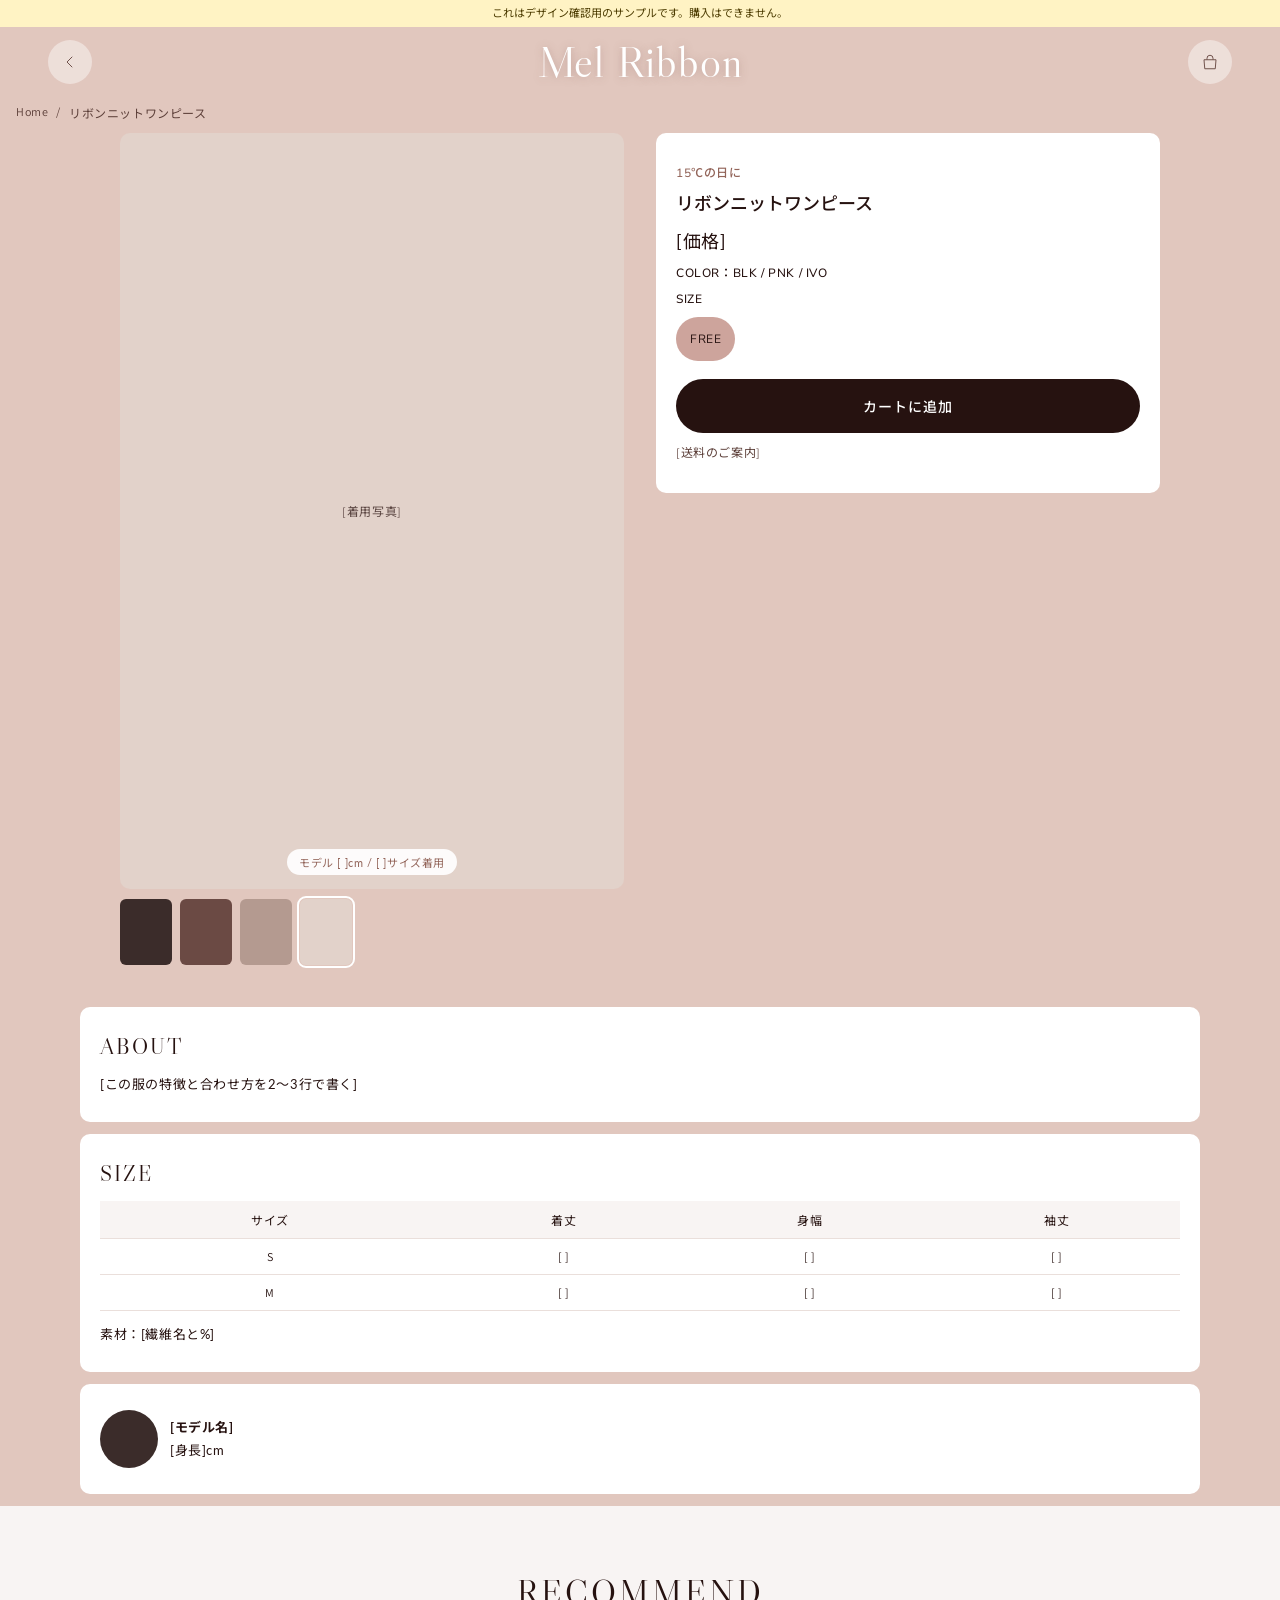
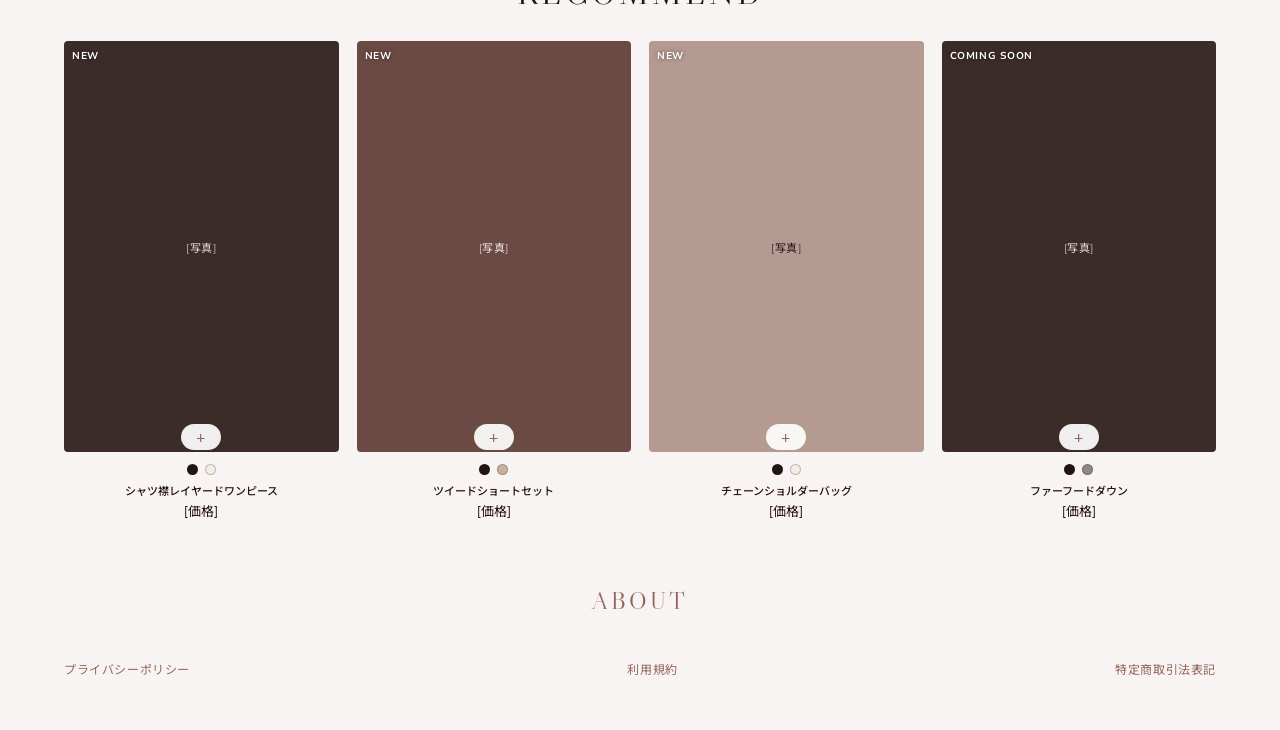
==== commit 065e8125: "フォントとページ構成を調整 Co-Authored-By: Claude Opus 5.5 <noreply@anthropic.com>" ====
--- a/product.html
+++ b/product.html
@@ -7,18 +7,18 @@
 <title>MEL RIBBON サンプル</title>
 <link rel="preconnect" href="https://fonts.googleapis.com">
 <link rel="preconnect" href="https://fonts.gstatic.com" crossorigin>
-<link href="https://fonts.googleapis.com/css2?family=Cormorant+Garamond:wght@500;600&amp;family=Lato:wght@400;700&amp;family=Noto+Sans+JP:wght@400;500;700&amp;family=Noto+Serif+JP:wght@500&amp;display=swap" rel="stylesheet">
-<link rel="stylesheet" href="style.css?v=4">
+<link href="https://fonts.googleapis.com/css2?family=Assistant:wght@400;500;700&amp;family=Lato:wght@300;400;700&amp;family=Libre+Caslon+Display&amp;family=Noto+Sans+JP:wght@400;500;700&amp;family=Noto+Serif+JP:wght@400&amp;family=Nunito+Sans:opsz,wght@6..12,400;6..12,500;6..12,700&amp;display=swap" rel="stylesheet">
+<link rel="stylesheet" href="style.css?v=6">
 </head>
 <body>
 <div class="sample">これはデザイン確認用のサンプルです。購入はできません。</div>
 <header class="site-header">
   <div class="head-side">
-    <a class="round" href="index.html" aria-label="トップページに戻る"><svg width="18" height="18" viewBox="0 0 24 24" fill="none" stroke="currentColor" stroke-width="1.5" aria-hidden="true"><path d="m15 5-7 7 7 7"/></svg></a>
+    <a class="round" href="index.html" aria-label="トップページに戻る"><svg width="18" height="18" viewBox="0 0 24 24" fill="none" stroke="currentColor" stroke-width="1.3" aria-hidden="true"><path d="m15 5-7 7 7 7"/></svg></a>
   </div>
   <a class="logo" href="index.html">Mel Ribbon</a>
   <div class="head-side right">
-    <button class="round" type="button" data-sample aria-label="カートを開く"><svg width="19" height="19" viewBox="0 0 24 24" fill="none" stroke="currentColor" stroke-width="1.5" aria-hidden="true"><path d="M4 9h16l-1 12H5L4 9Z"/><path d="M8 9V7a4 4 0 0 1 8 0v2"/></svg><span class="count" hidden>0</span></button>
+    <button class="round" type="button" data-sample aria-label="カートを開く"><svg width="18" height="18" viewBox="0 0 24 24" fill="none" stroke="currentColor" stroke-width="1.3" aria-hidden="true"><path d="M4 9h16l-1 12H5L4 9Z"/><path d="M8 9V7a4 4 0 0 1 8 0v2"/></svg><span class="count" hidden>0</span></button>
   </div>
 </header>
 <nav class="crumbs" aria-label="パンくず"><a href="index.html">Home</a><span>/</span><span id="crumb-name"></span></nav>
@@ -34,19 +34,15 @@
         <button class="thumb pale" type="button" data-tone="pale" aria-label="写真4" aria-pressed="false"></button>
       </div>
     </div>
-    <section class="info">
-      <a href="index.html#temp" id="item-tag"></a>
+    <section class="item">
+      <a class="item-tag" href="index.html#temp" id="item-tag"></a>
       <h1 id="item-name"></h1>
       <div class="big-price">[価格]</div>
-      <div>カラー：ブラック</div>
-      <div>サイズ</div>
-      <div class="opts">
-        <button class="size" type="button" aria-pressed="true">S</button>
-        <button class="size" type="button" aria-pressed="false">M</button>
-        <button class="size" type="button" aria-pressed="false">L</button>
-      </div>
+      <div class="opt-label">COLOR：<span id="item-color"></span></div>
+      <div class="opt-label">SIZE</div>
+      <div class="opts"></div>
       <button class="cart-btn" type="button">カートに追加</button>
-      <p>[送料のご案内]</p>
+      <p class="note">[送料のご案内]</p>
     </section>
   </div>
 
@@ -62,7 +58,6 @@
       <tbody>
         <tr><td>S</td><td>[ ]</td><td>[ ]</td><td>[ ]</td></tr>
         <tr><td>M</td><td>[ ]</td><td>[ ]</td><td>[ ]</td></tr>
-        <tr><td>L</td><td>[ ]</td><td>[ ]</td><td>[ ]</td></tr>
       </tbody>
     </table>
     <p style="margin-top:12px">素材：[繊維名と%]</p>
@@ -70,19 +65,20 @@
 
   <section class="panel model-card" aria-label="モデル情報"><div class="avatar"></div><div><b>[モデル名]</b><br>[身長]cm</div></section>
 
-  <section class="more" aria-labelledby="more-title">
+  <section class="soft" aria-labelledby="more-title">
     <h2 class="heading" id="more-title">RECOMMEND</h2>
     <div class="grid" id="more-grid"></div>
   </section>
 </main>
 
 <footer class="foot">
-  <a class="logo" href="index.html">Mel Ribbon</a>
-  <nav aria-label="フッターメニュー">
-    <a href="#" data-sample>特定商取引法に基づく表記</a>
-    <a href="#" data-sample>お問い合わせ</a>
+  <h2>ABOUT</h2>
+  <nav class="legal" aria-label="規約">
+    <a href="#" data-sample>プライバシーポリシー</a>
+    <a href="#" data-sample>利用規約</a>
+    <a href="#" data-sample>特定商取引法表記</a>
   </nav>
 </footer>
-<script src="app.js?v=3"></script>
+<script src="app.js?v=5"></script>
 </body>
 </html>
--- a/style.css
+++ b/style.css
@@ -1,162 +1,201 @@
 /* MEL RIBBON デザイン確認用サンプル */
 :root {
-  --rose: #e3cbc2;
-  --rose-deep: #c9a99d;
-  --paper: #fffaf7;
-  --ink: #2a1614;
-  --sub: #5c4743;
-  --line: #e6d6cf;
-  --pill: #f3e5df;
-  --display: "Cormorant Garamond", "Noto Serif JP", Georgia, serif;
-  --sans: "Lato", "Noto Sans JP", sans-serif;
+  --rose: #e1c7be;
+  --rose-deep: #cda49c;
+  --rose-text: #93655a;
+  --paper: #fff;
+  --soft: #f8f4f3;
+  --ink: #261210;
+  --body: #403030;
+  --line: #eadfdb;
+  --serif: "Libre Caslon Display", "Noto Serif JP", Georgia, serif;
+  --avenir: "Nunito Sans", "Noto Sans JP", sans-serif;
+  --lato: "Lato", "Noto Sans JP", sans-serif;
+  --assistant: "Assistant", "Noto Sans JP", sans-serif;
   color-scheme: light;
 }
 * { box-sizing: border-box; }
 html { -webkit-text-size-adjust: 100%; }
-body { margin: 0; background: var(--rose); color: var(--ink); font: 400 13px/1.6 var(--sans); letter-spacing: .03em; }
+body { margin: 0; background: var(--rose); color: var(--body); font: 400 15px/1.8 var(--lato); letter-spacing: .6px; }
 a { color: inherit; text-decoration: none; }
 button { font: inherit; color: inherit; letter-spacing: inherit; background: none; border: 0; padding: 0; cursor: pointer; }
-h1, h2, h3, p { margin: 0; }
+h1, h2, h3, p { margin: 0; font-weight: 400; }
 svg { display: block; }
-[id] { scroll-margin-top: 90px; }
+[id] { scroll-margin-top: 84px; }
 :focus-visible { outline: 2px solid var(--ink); outline-offset: 2px; }
 
-.sample { padding: 6px 16px; background: #fff3c4; color: #4c3b00; text-align: center; font-size: 12px; letter-spacing: 0; }
-.notice { margin: 10px 16px 0; min-height: 38px; padding: 7px 14px; display: flex; align-items: center; justify-content: center; border-radius: 10px; background: rgba(255, 255, 255, .34); text-align: center; font-size: 12px; }
-
-.site-header { position: sticky; top: 0; z-index: 20; min-height: 70px; padding: 10px 16px; display: grid; grid-template-columns: 1fr auto 1fr; gap: 6px; align-items: center; background: linear-gradient(#e3cbc2 70%, rgba(227, 203, 194, 0)); }
-.head-side { display: flex; align-items: center; gap: 8px; }
+.sample { padding: 5px 12px; background: #fff3c4; color: #4c3b00; text-align: center; font: 11px/1.5 var(--assistant); letter-spacing: 0; }
+.info { margin: 8px 10px 0; min-height: 39px; padding: 6px 12px; display: flex; align-items: center; justify-content: center; border-radius: 8px; background: linear-gradient(90deg, #c49a91, #d0aaa2 50%, #c49a91); color: #fff; text-align: center; font: 500 10px/1.4 var(--avenir); }
+
+.site-header { position: sticky; top: 0; z-index: 20; height: 71px; padding: 0 10px; display: grid; grid-template-columns: 1fr auto 1fr; gap: 4px; align-items: center; background: rgba(225, 199, 190, .92); }
+.head-side { display: flex; gap: 6px; align-items: center; }
 .head-side.right { justify-content: flex-end; }
-.round { position: relative; width: 44px; height: 44px; flex: none; display: flex; align-items: center; justify-content: center; border-radius: 50%; background: rgba(255, 255, 255, .55); color: var(--ink); }
-.logo { font: 500 clamp(25px, 8vw, 34px)/1 var(--display); letter-spacing: .02em; white-space: nowrap; }
-.count { position: absolute; top: -2px; right: -2px; min-width: 18px; height: 18px; padding: 0 4px; border-radius: 9px; background: var(--ink); color: #fff; font-size: 11px; line-height: 18px; text-align: center; letter-spacing: 0; }
-
-.drawer-back { position: fixed; inset: 0; z-index: 40; background: rgba(42, 22, 20, .4); }
-.drawer { position: fixed; top: 0; left: 0; bottom: 0; z-index: 41; width: min(320px, 86vw); padding: 14px 20px; overflow-y: auto; background: var(--paper); }
-.drawer .round { margin-left: auto; background: var(--pill); }
-.drawer a { min-height: 50px; display: flex; align-items: center; border-bottom: 1px solid var(--line); font: 500 18px var(--display); }
-
-.slider { display: flex; gap: 12px; padding: 4px 16px; overflow-x: auto; scroll-snap-type: x mandatory; scrollbar-width: none; }
-.slider::-webkit-scrollbar { display: none; }
-.slide { position: relative; flex: 0 0 100%; aspect-ratio: 4 / 5; max-height: 74vh; padding: 22px; display: flex; flex-direction: column; justify-content: flex-end; align-items: center; gap: 4px; border-radius: 14px; overflow: hidden; color: #fff; text-align: center; scroll-snap-align: center; }
+.round { position: relative; width: 44px; height: 44px; flex: none; display: flex; align-items: center; justify-content: center; border-radius: 50%; background: rgba(255, 255, 255, .42); color: #6d4f48; }
+.logo { color: #fff; font: 400 clamp(29px, 9.4vw, 38px)/1 var(--serif); letter-spacing: .02em; white-space: nowrap; text-shadow: 0 1px 8px rgba(130, 90, 80, .35); }
+.count { position: absolute; top: -2px; right: -2px; min-width: 18px; height: 18px; padding: 0 4px; border-radius: 9px; background: var(--ink); color: #fff; font: 11px/18px var(--assistant); letter-spacing: 0; text-align: center; }
+
+.drawer-back { position: fixed; inset: 0; z-index: 40; background: rgba(38, 18, 16, .4); }
+.drawer { position: fixed; top: 0; left: 0; bottom: 0; z-index: 41; width: min(320px, 86vw); padding: 14px 20px; overflow-y: auto; background: var(--soft); }
+.drawer .round { margin-left: auto; background: var(--rose); }
+.drawer a { min-height: 50px; display: flex; align-items: center; border-bottom: 1px solid var(--line); color: var(--rose-text); font: 400 20px var(--serif); letter-spacing: 2px; }
+
+.slider { display: flex; gap: 10px; padding: 8px 10px 0; overflow-x: auto; scroll-snap-type: x mandatory; scrollbar-width: none; }
+.slider::-webkit-scrollbar, .scroll::-webkit-scrollbar, .tabs::-webkit-scrollbar { display: none; }
+.slide { position: relative; flex: 0 0 100%; aspect-ratio: 4 / 5; padding: 22px; display: flex; flex-direction: column; justify-content: flex-end; align-items: center; border-radius: 10px; overflow: hidden; color: #fff; text-align: center; scroll-snap-align: center; }
 .slide-1 { background: #3b2c2a; }
 .slide-2 { background: #6b4a44; }
 .slide-3 { background: #2b2024; }
-.slide-note { position: absolute; top: 16px; left: 0; right: 0; color: #eeddd6; font-size: 12px; }
-.slide-title { font: 500 34px/1.05 var(--display); letter-spacing: .04em; }
-.slide-sub { font-size: 12px; }
-.dots { margin: 14px 0; display: flex; justify-content: center; gap: 2px; }
-.dot { width: 34px; height: 24px; display: flex; align-items: center; justify-content: center; }
-.dot span { width: 100%; max-width: 12px; height: 4px; border-radius: 2px; background: rgba(255, 255, 255, .6); }
-.dot[aria-pressed="true"] span { max-width: 28px; background: var(--paper); }
-.pill-link { width: fit-content; min-height: 46px; margin: 0 auto; padding: 0 28px; display: flex; align-items: center; gap: 14px; border-radius: 23px; background: var(--paper); font-size: 13px; }
-.welcome { padding: 32px 24px; text-align: center; font: 500 21px/1.3 var(--display); }
-
-.news { padding: 0 16px 34px; display: flex; gap: 10px; overflow-x: auto; scrollbar-width: none; }
+.slide-4 { background: #8a6a60; }
+.slide-5 { background: #4a3431; }
+.slide-note { position: absolute; top: 16px; left: 0; right: 0; color: #eeddd6; font: 11px var(--assistant); }
+.slide-title { font: 400 36px/1.1 var(--serif); letter-spacing: 3px; }
+.slide-sub { margin-top: 6px; font: 12px var(--assistant); }
+.dots { margin: 8px 0 2px; display: flex; justify-content: center; }
+.dot { width: 28px; height: 28px; display: flex; align-items: center; justify-content: center; }
+.dot span { width: 6px; height: 6px; border-radius: 3px; background: rgba(255, 255, 255, .6); }
+.dot[aria-pressed="true"] { width: 44px; }
+.dot[aria-pressed="true"] span { width: 32px; background: #fff; }
+.more-link { width: fit-content; min-width: 165px; min-height: 47px; margin: 10px auto 0; padding: 0 20px; display: flex; align-items: center; justify-content: center; gap: 14px; border-radius: 50px; background: var(--paper); color: var(--rose-text); font: 500 14px/1 var(--lato); letter-spacing: 1px; }
+.more-link.line { background: none; border: 1px solid var(--body); color: var(--body); font-size: 13px; }
+.message { padding: 22px 24px 28px; color: #fff; text-align: center; font: 400 20px/1.35 var(--serif); letter-spacing: 1px; text-shadow: 0 1px 6px rgba(130, 90, 80, .35); }
+.news { padding: 0 10px 34px; display: flex; gap: 10px; overflow-x: auto; scrollbar-width: none; }
 .news::-webkit-scrollbar { display: none; }
-.news a { flex: 0 0 min(84%, 340px); padding: 16px; border-radius: 10px; background: rgba(255, 255, 255, .42); font-size: 12px; line-height: 1.7; }
-.news b { display: block; font-weight: 700; }
-
-.sheet { position: relative; padding: 44px 0 40px; background: var(--paper); }
-.sheet::before { content: ""; position: absolute; top: -13px; left: 50%; width: 26px; height: 26px; transform: translateX(-50%) rotate(45deg); background: var(--paper); border-radius: 0 0 4px 0; }
-.band { padding: 44px 0 40px; }
-.band-rose { background: var(--rose); }
-.heading { margin-bottom: 20px; text-align: center; font: 500 28px/1.2 var(--display); letter-spacing: .1em; }
-.heading small { display: block; margin-bottom: 4px; font: 400 12px var(--sans); letter-spacing: .03em; color: var(--sub); }
-.tabs { padding: 0 16px 16px; display: flex; justify-content: flex-start; gap: 8px; overflow-x: auto; scrollbar-width: none; }
-.tabs::-webkit-scrollbar { display: none; }
-.tabs.center { justify-content: center; }
-.tab { flex: none; min-height: 44px; padding: 0 16px; border-radius: 22px; background: var(--pill); font-size: 12px; }
-.tab[aria-pressed="true"] { background: var(--rose-deep); color: var(--ink); font-weight: 700; }
-
-.grid { padding: 0 15px; display: grid; grid-template-columns: repeat(2, minmax(0, 1fr)); gap: 26px 10px; }
+.news a { flex: 0 0 min(86%, 340px); padding: 14px 16px; border-radius: 8px; background: rgba(255, 255, 255, .42); color: #5c3f39; font: 400 12px/1.7 var(--lato); }
+
+.white { position: relative; padding: 36px 0 44px; background: var(--paper); }
+.white::before { content: ""; position: absolute; top: -12px; left: 50%; width: 24px; height: 24px; transform: translateX(-50%) rotate(45deg); background: var(--paper); border-radius: 0 0 4px 0; }
+.soft { padding: 64px 0 44px; background: var(--soft); }
+.rose { padding: 18px 0 40px; background: var(--rose); }
+.plain { padding: 40px 0; background: var(--paper); }
+.heading { margin: 0 0 26px; color: var(--ink); text-align: center; font: 400 28px/1.3 var(--serif); letter-spacing: 3px; }
+.heading.small { margin-bottom: 18px; font-size: 22px; letter-spacing: 2px; }
+.label { margin: 0 30px 18px; color: var(--ink); font: 500 16px/1.3 var(--avenir); }
+.label.white-text { color: #fff; font-size: 15px; }
+.lead { margin-bottom: 4px; color: var(--rose-text); text-align: center; font: 12px var(--assistant); }
+.tabs { padding: 0 16px; margin-bottom: 26px; display: flex; justify-content: center; gap: 8px; }
+.tabs.grid3 { padding: 0 30px; display: grid; grid-template-columns: repeat(3, minmax(0, 1fr)); gap: 10px; }
+.tab { flex: 0 1 auto; min-height: 44px; padding: 0 16px; border-radius: 50px; background: var(--soft); color: var(--rose-text); font: 400 11px/1 var(--avenir); letter-spacing: .6px; }
+.soft .tab { background: var(--paper); }
+.tab[aria-pressed="true"] { background: var(--rose-deep); color: var(--ink); }
+
+.grid { padding: 0 15px; display: grid; grid-template-columns: repeat(2, minmax(0, 1fr)); gap: 30px 10px; }
 .card { position: relative; min-width: 0; text-align: center; }
 .card-link { display: block; }
-.photo { position: relative; aspect-ratio: 2 / 3; display: flex; align-items: center; justify-content: center; border-radius: 12px; overflow: hidden; font-size: 11px; }
-.tag { position: absolute; top: 8px; left: 8px; padding: 2px 8px; border-radius: 10px; background: rgba(255, 250, 247, .9); color: var(--ink); font-size: 10px; font-weight: 700; }
-.rank-no { position: absolute; top: 8px; left: 8px; padding: 3px 9px; border-radius: 12px; background: rgba(255, 250, 247, .92); font: 600 16px/1.1 var(--display); color: var(--ink); }
+.photo { position: relative; aspect-ratio: 2 / 3; display: flex; align-items: center; justify-content: center; overflow: hidden; font: 11px var(--assistant); }
+.grid .photo { border-radius: 4px; }
+.tag { position: absolute; top: 8px; left: 8px; color: #fff; font: 700 10px var(--avenir); text-shadow: 0 0 4px rgba(0, 0, 0, .45); }
 .dark { background: #3b2c2a; color: #eeddd6; }
-.mid { background: #b49a90; color: #2a1614; }
+.mid { background: #b49a90; color: #261210; }
 .pale { background: #e2d2ca; color: #5c4743; }
 .deep { background: #6b4a44; color: #f7ebe5; }
 .colors { margin-top: 12px; display: flex; justify-content: center; gap: 7px; }
-.colors i { width: 11px; height: 11px; display: block; border-radius: 50%; border: 1px solid rgba(42, 22, 20, .25); }
-.name { margin-top: 8px; font-size: 12px; line-height: 1.4; font-weight: 500; }
-.price { margin-top: 2px; font-size: 12px; }
+.colors i { width: 11px; height: 11px; display: block; border-radius: 50%; border: 1px solid rgba(38, 18, 16, .25); }
+.name { margin-top: 9px; color: var(--ink); font: 500 11px/1.3 var(--assistant); letter-spacing: normal; }
+.price { margin-top: 3px; color: var(--ink); font: 400 13px/1.5 var(--lato); letter-spacing: normal; }
 .quick { position: absolute; left: 50%; top: 0; width: 44px; height: 44px; margin-left: -22px; display: flex; align-items: center; justify-content: center; }
-.quick span { width: 42px; height: 28px; display: flex; align-items: center; justify-content: center; border-radius: 14px; background: rgba(255, 250, 247, .94); color: var(--ink); font-size: 16px; line-height: 1; }
-.empty { grid-column: 1 / -1; padding: 40px 0; text-align: center; color: var(--sub); }
-
-.cats { padding: 0 16px; display: flex; gap: 12px; overflow-x: auto; scroll-snap-type: x mandatory; scrollbar-width: none; }
-.cats::-webkit-scrollbar { display: none; }
-.cat { position: relative; flex: 0 0 72%; aspect-ratio: 4 / 5; padding: 20px; display: flex; flex-direction: column; align-items: center; justify-content: flex-end; gap: 10px; border-radius: 14px; color: #fff; scroll-snap-align: center; }
+.quick span { width: 40px; height: 26px; display: flex; align-items: center; justify-content: center; border-radius: 13px; background: rgba(255, 255, 255, .92); color: var(--rose-text); font: 400 16px/1 var(--lato); }
+.empty { padding: 0 20px; color: var(--rose-text); text-align: center; font-size: 13px; }
+
+.scroll { padding: 0 30px; display: flex; gap: 15px; overflow-x: auto; scroll-snap-type: x proximity; scrollbar-width: none; }
+.cat { position: relative; flex: 0 0 248px; height: 309px; display: flex; flex-direction: column; align-items: center; justify-content: center; color: #fff; scroll-snap-align: center; }
+.cat strong { font: 400 22px/40px var(--serif); letter-spacing: 2px; }
+.cat span { font: 500 12px/23px var(--avenir); }
 .cat.mid { color: var(--ink); }
-.cat strong { font: 500 26px/1 var(--display); letter-spacing: .08em; }
-.cat span { padding: 6px 16px; border-radius: 16px; background: var(--paper); color: var(--ink); font-size: 11px; }
-
-.staff { padding: 0 16px; display: grid; grid-template-columns: repeat(2, minmax(0, 1fr)); gap: 14px 10px; }
-.staff-card { padding: 8px; border-radius: 14px; background: rgba(255, 255, 255, .42); }
-.staff-card .photo { aspect-ratio: 4 / 5; }
-.staff-name { margin-top: 8px; font: 500 16px/1.2 var(--display); letter-spacing: .08em; }
-.staff-info { font-size: 11px; color: var(--sub); }
-
-.topics { padding: 0 16px; display: grid; gap: 12px; }
-.topic { display: grid; grid-template-columns: 110px minmax(0, 1fr); gap: 12px; align-items: center; }
-.topic .photo { aspect-ratio: 1; }
-.topic-title { font: 500 18px/1.25 var(--display); }
-.topic-text { margin-top: 4px; font-size: 12px; color: var(--sub); }
-
-.foot { padding: 40px 20px; background: #2a1614; color: #f1e2db; text-align: center; }
-.foot .logo { display: block; margin-bottom: 14px; color: #fff; }
-.foot nav { display: flex; flex-wrap: wrap; justify-content: center; gap: 0 18px; }
-.foot nav a { min-height: 44px; display: flex; align-items: center; font-size: 12px; }
-
-.crumbs { padding: 6px 16px 12px; display: flex; flex-wrap: wrap; gap: 4px 8px; color: var(--sub); font-size: 12px; }
+
+.staff-tabs { margin-bottom: 40px; }
+.staff-main { padding: 0 10px; display: block; text-align: center; }
+.staff-main .photo { aspect-ratio: 2 / 3; border-radius: 10px; }
+.staff-title { color: #1b1b1b; font: 400 22px/1.5 var(--serif); letter-spacing: 2px; }
+.staff-title.small { margin-top: 8px; font-size: 16px; }
+.chips { display: inline-flex; flex-wrap: wrap; justify-content: center; align-items: center; gap: 6px; margin-top: 6px; }
+.chip { padding: 5px 12px; border: 1px solid var(--rose-deep); border-radius: 9999px; background: var(--paper); color: var(--rose-text); font: 9px/1.5 var(--lato); }
+.staff-row { margin-top: 18px; display: flex; align-items: center; justify-content: center; gap: 8px; flex-wrap: wrap; }
+.staff-grid { margin-top: 28px; padding: 0 10px; display: grid; grid-template-columns: repeat(2, minmax(0, 1fr)); gap: 26px 8px; text-align: center; }
+.staff-grid .photo { border-radius: 10px; }
+
+.newin-card { flex: 0 0 min(330px, 84vw); scroll-snap-align: center; }
+.newin-card .name { margin-top: 12px; font-size: 13px; text-align: left; }
+.newin-card .price { text-align: left; }
+.codes { margin-top: 8px; display: flex; flex-wrap: wrap; gap: 6px; color: var(--rose-text); font: 10px/1.4 var(--avenir); }
+.codes span { padding: 2px 7px; border: 1px solid var(--line); }
+
+.rank-card { flex: 0 0 231px; text-align: center; scroll-snap-align: center; }
+.rank-no { position: absolute; left: 50%; bottom: 20px; min-width: 110px; height: 39px; transform: translateX(-50%); display: flex; align-items: center; justify-content: center; border-radius: 50px; background: var(--rose-deep); color: var(--ink); font: 400 15px/1 var(--lato); }
+.rank-card .name { margin-top: 14px; }
+
+.topics { padding: 0 30px; display: flex; gap: 10px; overflow-x: auto; scroll-snap-type: x proximity; scrollbar-width: none; }
+.topics::-webkit-scrollbar { display: none; }
+.topic { flex: 0 0 281px; scroll-snap-align: center; }
+.topic .photo { aspect-ratio: 281 / 337; border-radius: 10px; }
+.date { margin-top: 14px; color: #fff; font: 13px/1.8 var(--lato); }
+.topic-title { color: var(--ink); font: 400 20px/1.3 var(--serif); letter-spacing: 1.6px; }
+
+.banners { padding: 55px 55px; display: flex; flex-direction: column; gap: 15px; background: var(--paper); }
+.banner { height: 98px; display: flex; align-items: center; justify-content: center; background: var(--soft); color: var(--rose-text); font: 400 18px var(--serif); letter-spacing: 2px; }
+
+.foot { padding: 20px 20px 40px; background: var(--soft); }
+.foot h2 { margin-bottom: 30px; color: var(--rose-text); text-align: center; font: 400 24px/1.3 var(--serif); letter-spacing: 3px; }
+.foot-links a { min-height: 45px; display: flex; align-items: center; color: var(--rose-text); font: 400 14px var(--lato); }
+.foot-brand { margin-top: 24px; padding-top: 18px; border-top: 1px solid var(--line); color: var(--rose-text); font: 500 14px var(--avenir); }
+.legal { margin-top: 18px; display: flex; flex-wrap: wrap; justify-content: space-between; gap: 0 12px; }
+.legal a { min-height: 44px; display: flex; align-items: center; color: var(--rose-text); font: 400 12px var(--lato); }
+.copy { margin-top: 18px; color: var(--rose-text); text-align: center; font: 11px var(--lato); }
+
+.crumbs { padding: 6px 16px 12px; display: flex; flex-wrap: wrap; gap: 4px 8px; color: #5c3f39; font: 12px var(--assistant); }
 .buy { display: block; }
-.gallery { padding: 0 16px; }
-.main { position: relative; aspect-ratio: 2 / 3; display: flex; align-items: center; justify-content: center; border-radius: 14px; overflow: hidden; }
-.fit { position: absolute; left: 50%; bottom: 14px; transform: translateX(-50%); padding: 6px 12px; border-radius: 14px; background: rgba(255, 250, 247, .9); color: var(--ink); font-size: 11px; white-space: nowrap; }
+.gallery { padding: 0 10px; }
+.main { position: relative; aspect-ratio: 2 / 3; display: flex; align-items: center; justify-content: center; border-radius: 10px; overflow: hidden; font: 12px var(--assistant); }
+.fit { position: absolute; left: 50%; bottom: 14px; transform: translateX(-50%); padding: 5px 12px; border-radius: 50px; background: rgba(255, 255, 255, .92); color: var(--rose-text); font: 11px var(--lato); white-space: nowrap; }
 .thumbs { padding: 10px 0; display: flex; gap: 8px; overflow-x: auto; }
-.thumb { flex: none; width: 52px; height: 66px; border-radius: 8px; }
-.thumb[aria-pressed="true"] { outline: 2px solid var(--ink); outline-offset: 1px; }
-.info { margin-top: 18px; padding: 28px 20px 30px; display: flex; flex-direction: column; gap: 10px; background: var(--paper); }
-.info h1 { font: 500 24px/1.3 "Noto Serif JP", var(--display); letter-spacing: 0; }
-.big-price { font-size: 17px; font-weight: 500; }
+.thumb { flex: none; width: 52px; height: 66px; border-radius: 6px; }
+.thumb[aria-pressed="true"] { outline: 2px solid #fff; outline-offset: 1px; }
+.item { margin-top: 18px; padding: 30px 20px; display: flex; flex-direction: column; gap: 10px; background: var(--paper); color: var(--ink); }
+.item-tag { color: var(--rose-text); font: 500 12px var(--avenir); }
+.item h1 { font: 500 18px/1.45 var(--assistant); letter-spacing: normal; }
+.big-price { font: 400 18px var(--lato); }
+.opt-label { font: 500 12px var(--avenir); }
 .opts { display: flex; flex-wrap: wrap; gap: 8px; }
-.size { min-width: 54px; min-height: 44px; padding: 0 14px; border-radius: 22px; background: var(--pill); }
-.size[aria-pressed="true"] { background: var(--ink); color: #fff; }
-.cart-btn { width: 100%; min-height: 54px; margin-top: 8px; border-radius: 27px; background: var(--ink); color: #fff; font-weight: 700; }
-.panel { padding: 26px 20px; background: var(--paper); border-top: 1px solid var(--line); }
-.h-sm { margin-bottom: 12px; font: 500 21px/1.2 var(--display); letter-spacing: .08em; }
-.size-table { width: 100%; border-collapse: collapse; text-align: center; font-size: 12px; }
+.size { min-width: 54px; min-height: 44px; padding: 0 14px; border-radius: 50px; background: var(--soft); color: var(--rose-text); font: 12px var(--avenir); }
+.size[aria-pressed="true"] { background: var(--rose-deep); color: var(--ink); }
+.cart-btn { width: 100%; min-height: 54px; margin-top: 8px; border-radius: 50px; background: var(--ink); color: #fff; font: 500 14px var(--lato); letter-spacing: 1px; }
+.note { font: 12px/1.7 var(--assistant); color: #5c3f39; }
+.panel { padding: 26px 20px; background: var(--paper); border-top: 1px solid var(--line); color: var(--ink); font-size: 13px; }
+.h-sm { margin-bottom: 12px; color: var(--ink); font: 400 22px/1.3 var(--serif); letter-spacing: 2px; }
+.size-table { width: 100%; border-collapse: collapse; text-align: center; font: 12px var(--assistant); }
 .size-table th, .size-table td { padding: 10px 4px; border-bottom: 1px solid var(--line); font-weight: 400; }
-.size-table th { background: var(--pill); }
+.size-table th { background: var(--soft); }
 .model-card { display: flex; align-items: center; gap: 12px; }
 .avatar { flex: none; width: 58px; height: 58px; border-radius: 50%; background: #3b2c2a; }
-.more { padding: 40px 0; background: var(--rose); }
-
-.toast { position: fixed; left: 50%; bottom: 20px; z-index: 50; width: max-content; max-width: calc(100vw - 32px); padding: 10px 16px; transform: translateX(-50%); background: var(--ink); color: #fff; border-radius: 22px; font-size: 13px; text-align: center; }
-
+
+.toast { position: fixed; left: 50%; bottom: 20px; z-index: 50; width: max-content; max-width: calc(100vw - 32px); padding: 10px 16px; transform: translateX(-50%); background: var(--ink); color: #fff; border-radius: 22px; font: 13px var(--assistant); text-align: center; }
+
+@media (max-width: 359px) {
+  .head-side:not(.right) .round:nth-child(2), .head-side.right .round:not(:last-child) { display: none; }
+}
 @media (min-width: 750px) {
-  .notice { max-width: 640px; margin: 12px auto 0; }
-  .site-header { padding-inline: clamp(16px, 4vw, 48px); }
-  .logo { font-size: 40px; }
+  .info { max-width: 640px; margin: 8px auto 0; }
+  .site-header { padding: 0 clamp(16px, 4vw, 48px); }
+  .logo { font-size: 44px; }
   .slider { padding-inline: clamp(16px, 4vw, 48px); }
-  .slide { flex: 0 0 min(62vw, 880px); aspect-ratio: 16 / 9; max-height: none; }
+  .slide { flex: 0 0 min(62vw, 880px); aspect-ratio: 16 / 9; }
   .slide-title { font-size: 54px; }
   .news { justify-content: center; }
   .news a { flex: 0 1 340px; }
-  .grid, .staff, .topics, .cats, .tabs { padding-inline: clamp(16px, 5vw, 80px); }
-  .grid { grid-template-columns: repeat(4, minmax(0, 1fr)); gap: 40px 18px; }
-  .heading { font-size: 38px; }
-  .cat { flex: 1 1 0; aspect-ratio: 3 / 4; }
-  .staff { grid-template-columns: repeat(4, minmax(0, 1fr)); gap: 16px; }
-  .topics { grid-template-columns: repeat(2, minmax(0, 1fr)); }
-  .tabs { justify-content: center; }
+  .grid { padding-inline: clamp(16px, 5vw, 80px); grid-template-columns: repeat(4, minmax(0, 1fr)); gap: 44px 18px; }
+  .label { margin-inline: clamp(16px, 5vw, 80px); }
+  .scroll, .topics { padding-inline: clamp(16px, 5vw, 80px); }
+  .heading { font-size: 34px; }
+  .staff-main { max-width: 560px; margin: 0 auto; }
+  .staff-grid { max-width: 900px; margin-inline: auto; grid-template-columns: repeat(4, minmax(0, 1fr)); }
+  .tabs.grid3 { max-width: 640px; margin-inline: auto; }
+  .banners { padding-inline: clamp(16px, 5vw, 80px); flex-direction: row; }
+  .banner { flex: 1 1 0; }
+  .foot { padding-inline: clamp(16px, 5vw, 80px); }
+  .foot-links { display: flex; flex-wrap: wrap; justify-content: center; gap: 0 28px; }
   .buy { max-width: 1120px; margin: 0 auto; padding: 0 clamp(16px, 4vw, 40px) 32px; display: grid; grid-template-columns: minmax(0, 1fr) minmax(0, 1fr); gap: 32px; align-items: start; }
   .gallery { padding: 0; }
-  .info { margin-top: 0; border-radius: 14px; }
-  .panel { max-width: 1120px; margin: 0 auto 12px; border-top: 0; border-radius: 14px; }
+  .item { margin-top: 0; border-radius: 10px; }
+  .panel { max-width: 1120px; margin: 0 auto 12px; border-top: 0; border-radius: 10px; }
 }
 @media (prefers-reduced-motion: no-preference) {
   .slider { scroll-behavior: smooth; }
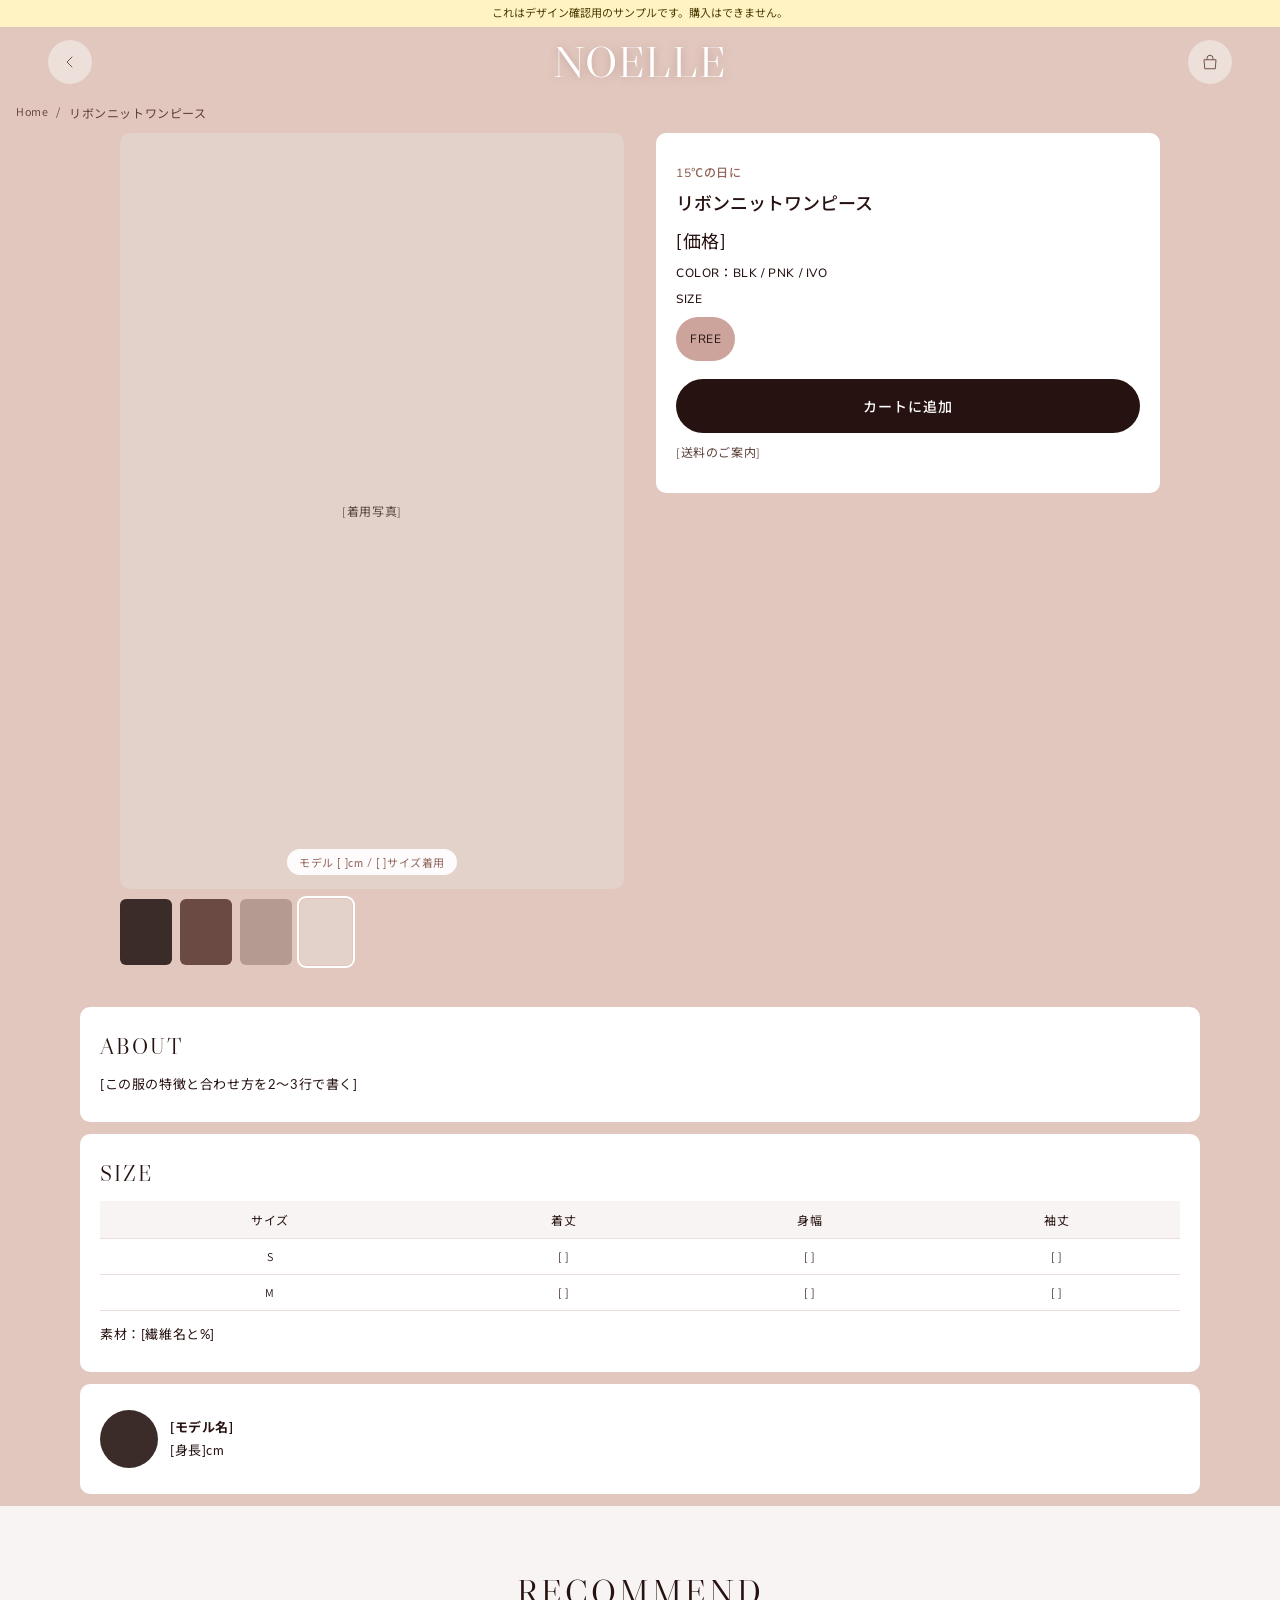
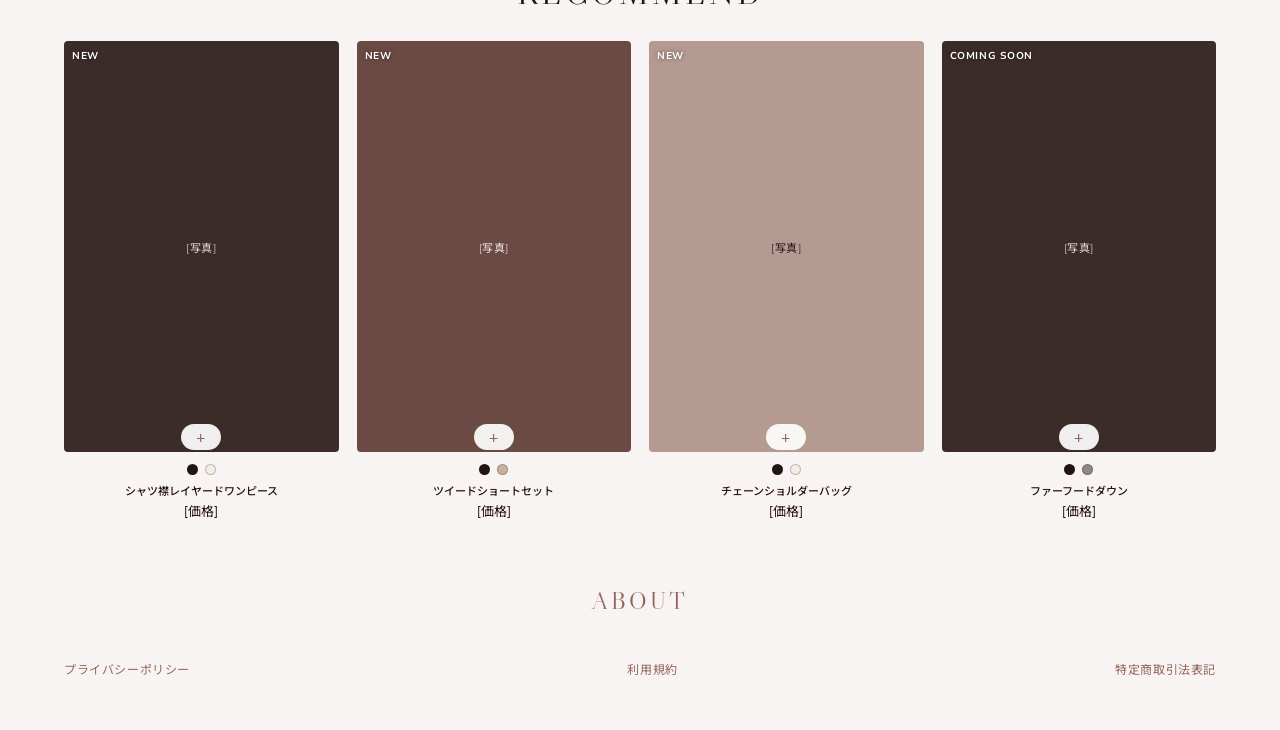
==== commit b2453bbf: "ブランド名をNOELLEに変更 Co-Authored-By: Claude Opus 5.5 <noreply@anthropic.com>" ====
--- a/product.html
+++ b/product.html
@@ -4,7 +4,7 @@
 <meta charset="utf-8">
 <meta name="viewport" content="width=device-width, initial-scale=1">
 <meta name="robots" content="noindex, nofollow">
-<title>MEL RIBBON サンプル</title>
+<title>NOELLE サンプル</title>
 <link rel="preconnect" href="https://fonts.googleapis.com">
 <link rel="preconnect" href="https://fonts.gstatic.com" crossorigin>
 <link href="https://fonts.googleapis.com/css2?family=Assistant:wght@400;500;700&amp;family=Lato:wght@300;400;700&amp;family=Libre+Caslon+Display&amp;family=Noto+Sans+JP:wght@400;500;700&amp;family=Noto+Serif+JP:wght@400&amp;family=Nunito+Sans:opsz,wght@6..12,400;6..12,500;6..12,700&amp;display=swap" rel="stylesheet">
@@ -16,7 +16,7 @@
   <div class="head-side">
     <a class="round" href="index.html" aria-label="トップページに戻る"><svg width="18" height="18" viewBox="0 0 24 24" fill="none" stroke="currentColor" stroke-width="1.3" aria-hidden="true"><path d="m15 5-7 7 7 7"/></svg></a>
   </div>
-  <a class="logo" href="index.html">Mel Ribbon</a>
+  <a class="logo" href="index.html">NOELLE</a>
   <div class="head-side right">
     <button class="round" type="button" data-sample aria-label="カートを開く"><svg width="18" height="18" viewBox="0 0 24 24" fill="none" stroke="currentColor" stroke-width="1.3" aria-hidden="true"><path d="M4 9h16l-1 12H5L4 9Z"/><path d="M8 9V7a4 4 0 0 1 8 0v2"/></svg><span class="count" hidden>0</span></button>
   </div>
--- a/style.css
+++ b/style.css
@@ -1,4 +1,4 @@
-/* MEL RIBBON デザイン確認用サンプル */
+/* NOELLE デザイン確認用サンプル */
 :root {
   --rose: #e1c7be;
   --rose-deep: #cda49c;
